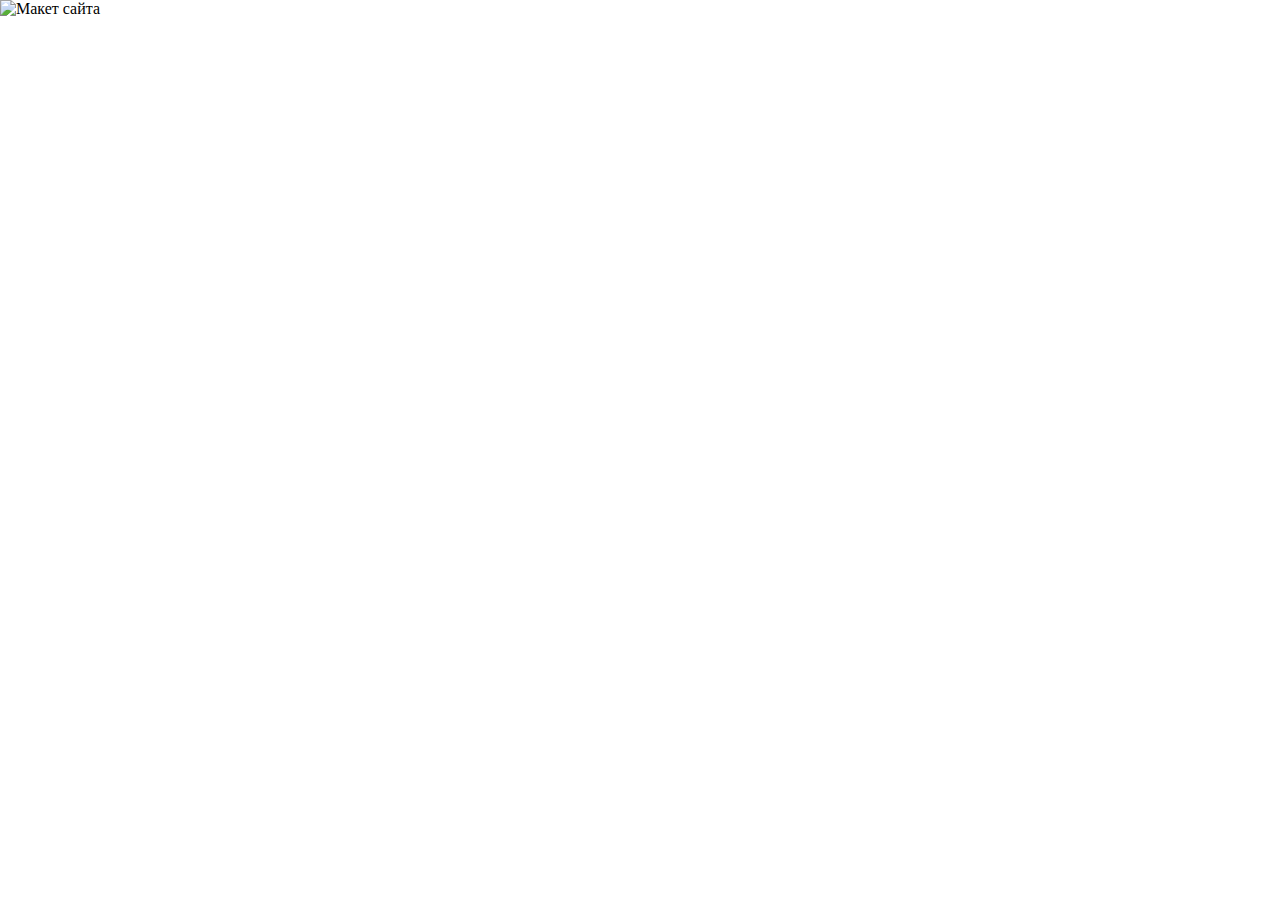
==== askonasleep/index.html @ 6aaee783 "first commit" ====
<!DOCTYPE html>
<html lang="ru">
<head>
    <meta charset="UTF-8">
    <meta name="viewport" content="width=device-width, initial-scale=1.0">
    <title>Askona Sleep</title>
    <style>
        body, html {
            margin: 0;
            padding: 0;
            height: 100%;
            
        }
        img {
            max-width: 100%;
            height: auto;
            display: block;
        }
    </style>
</head>
<body>
    <img src="askonasleep.jpg" alt="Макет сайта">
</body>
</html>
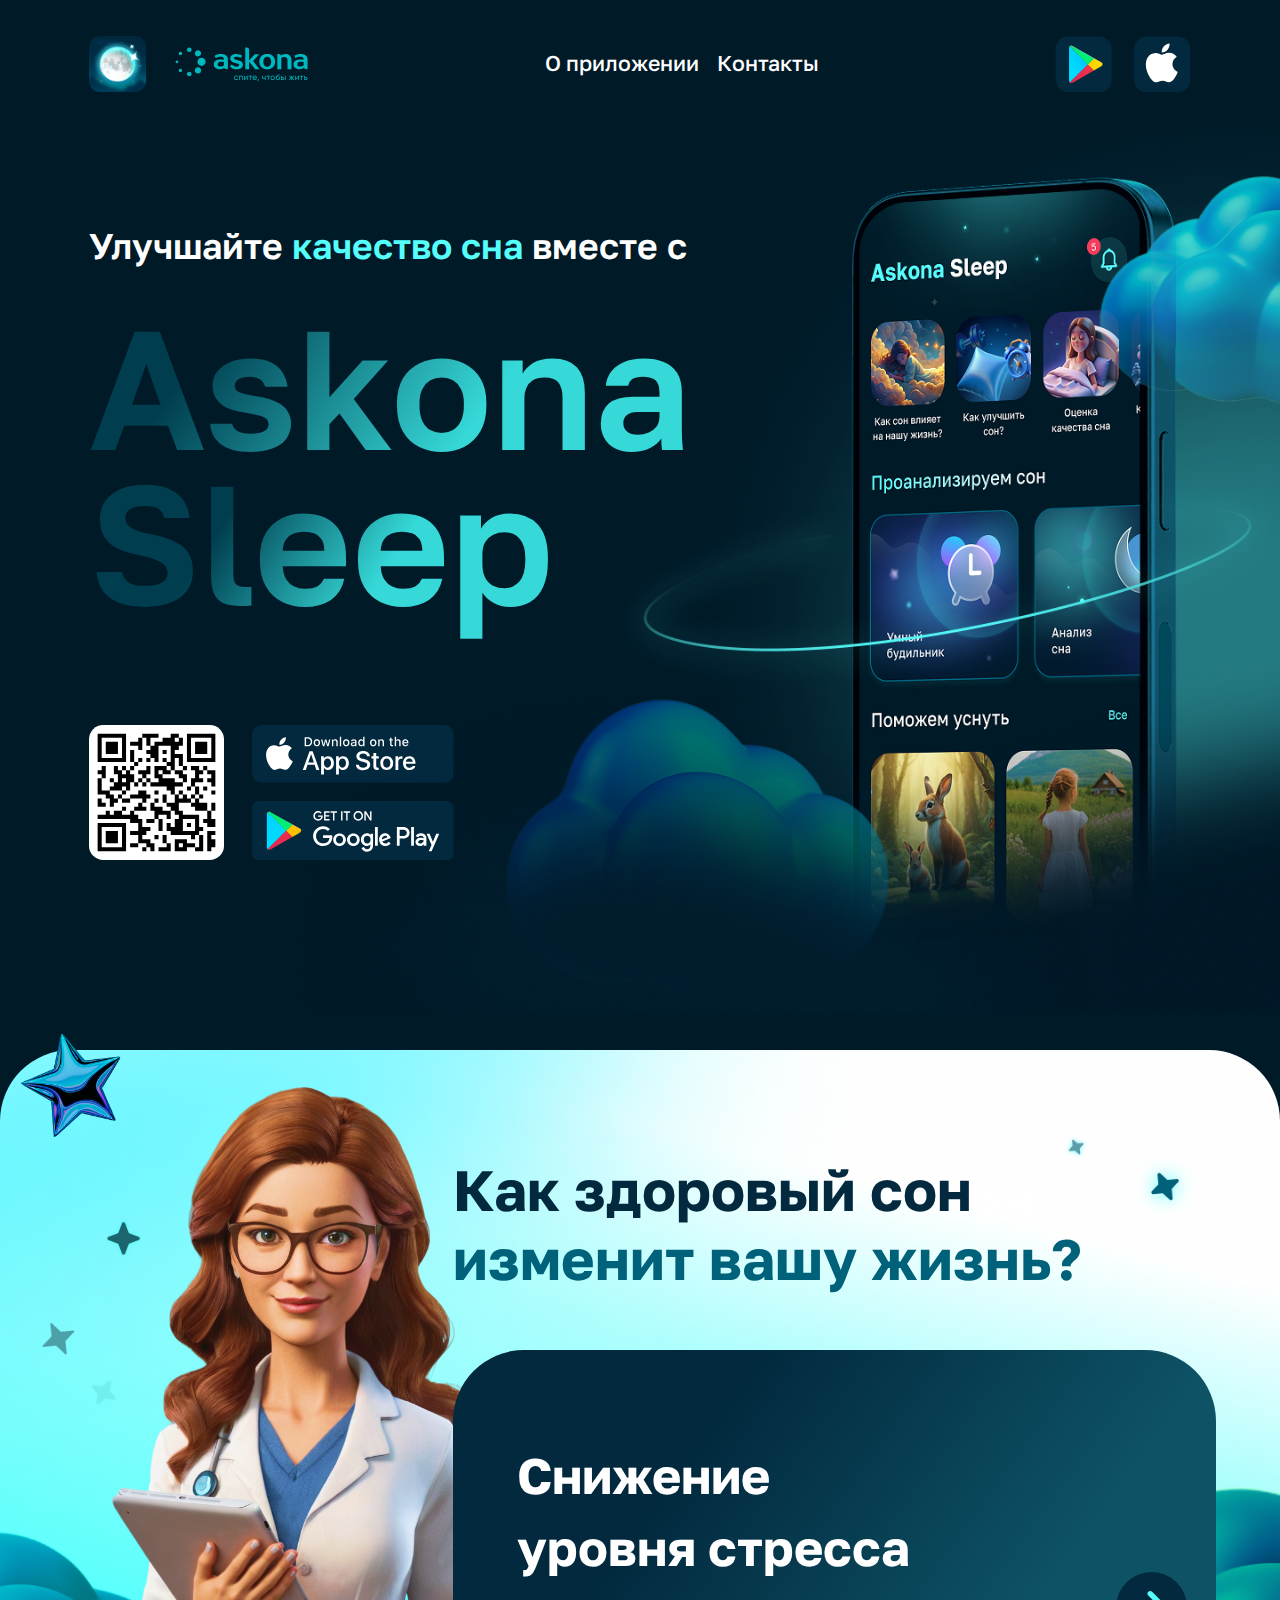
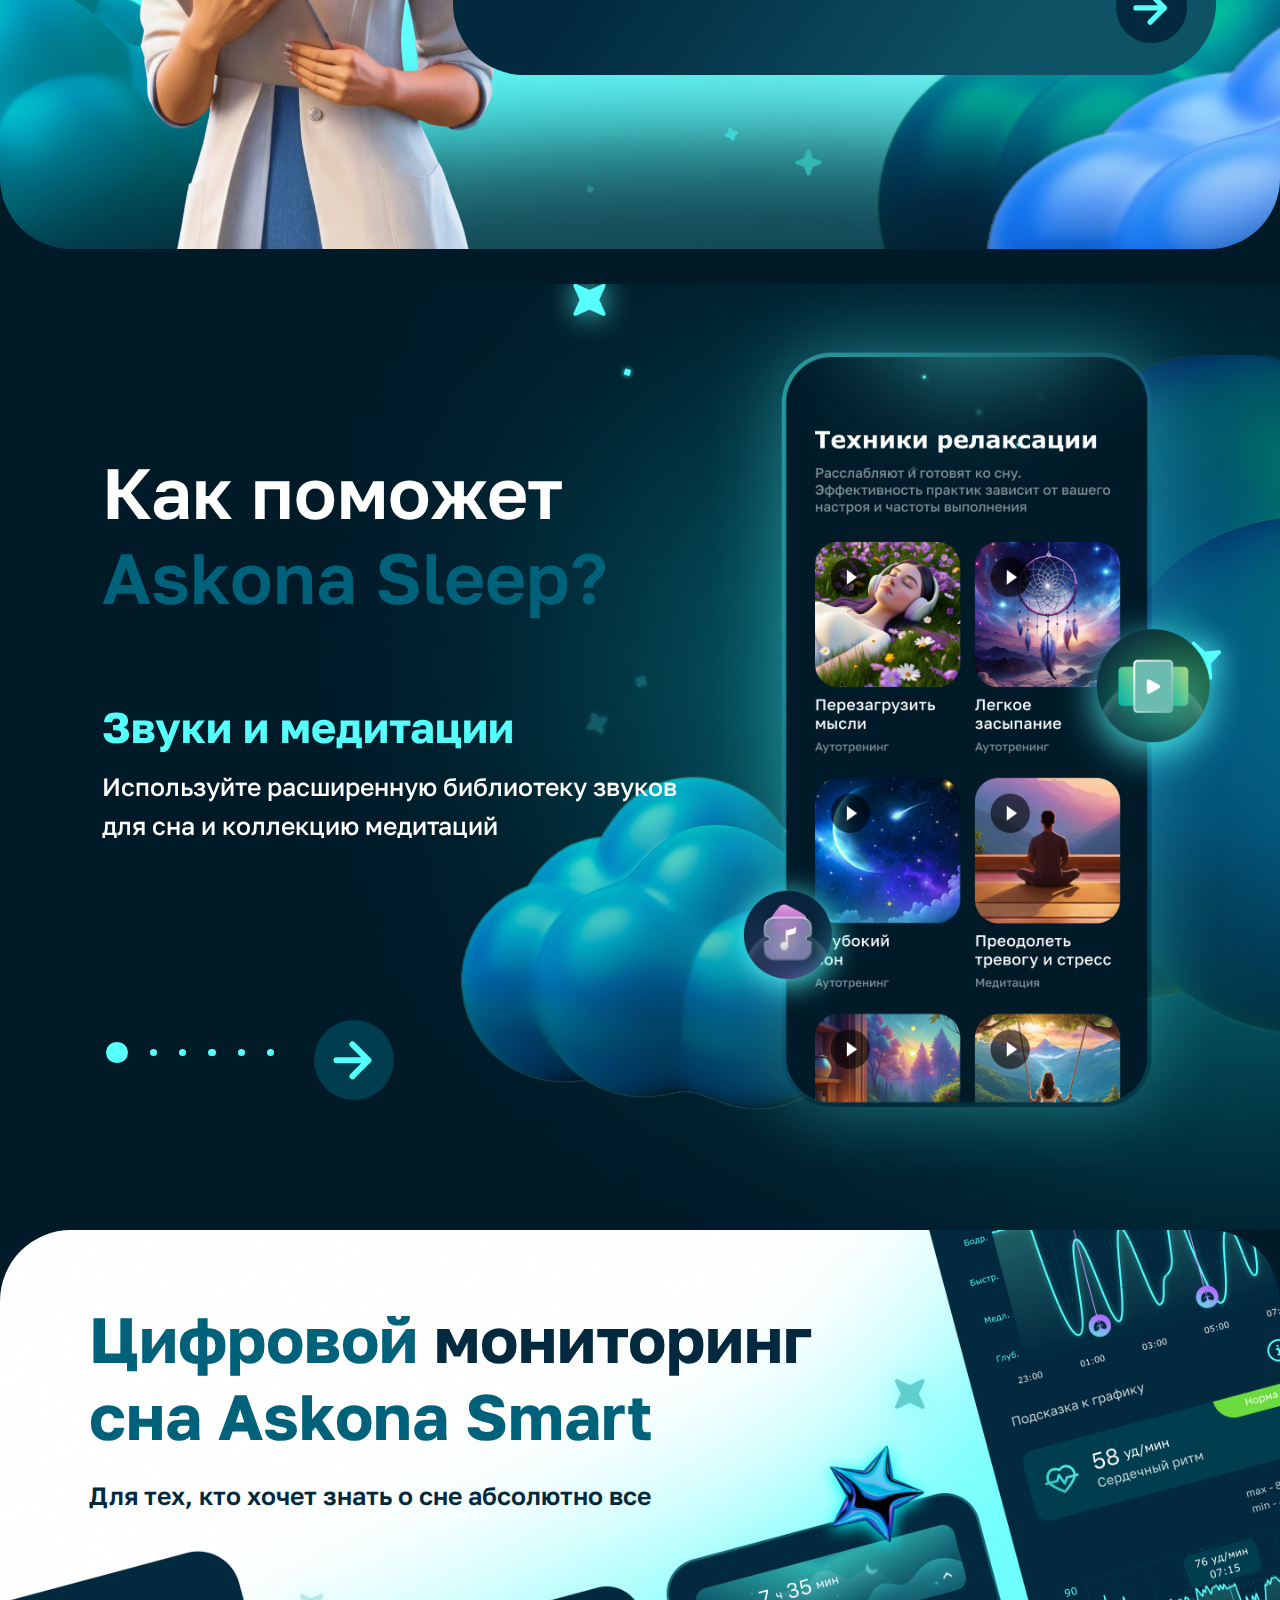
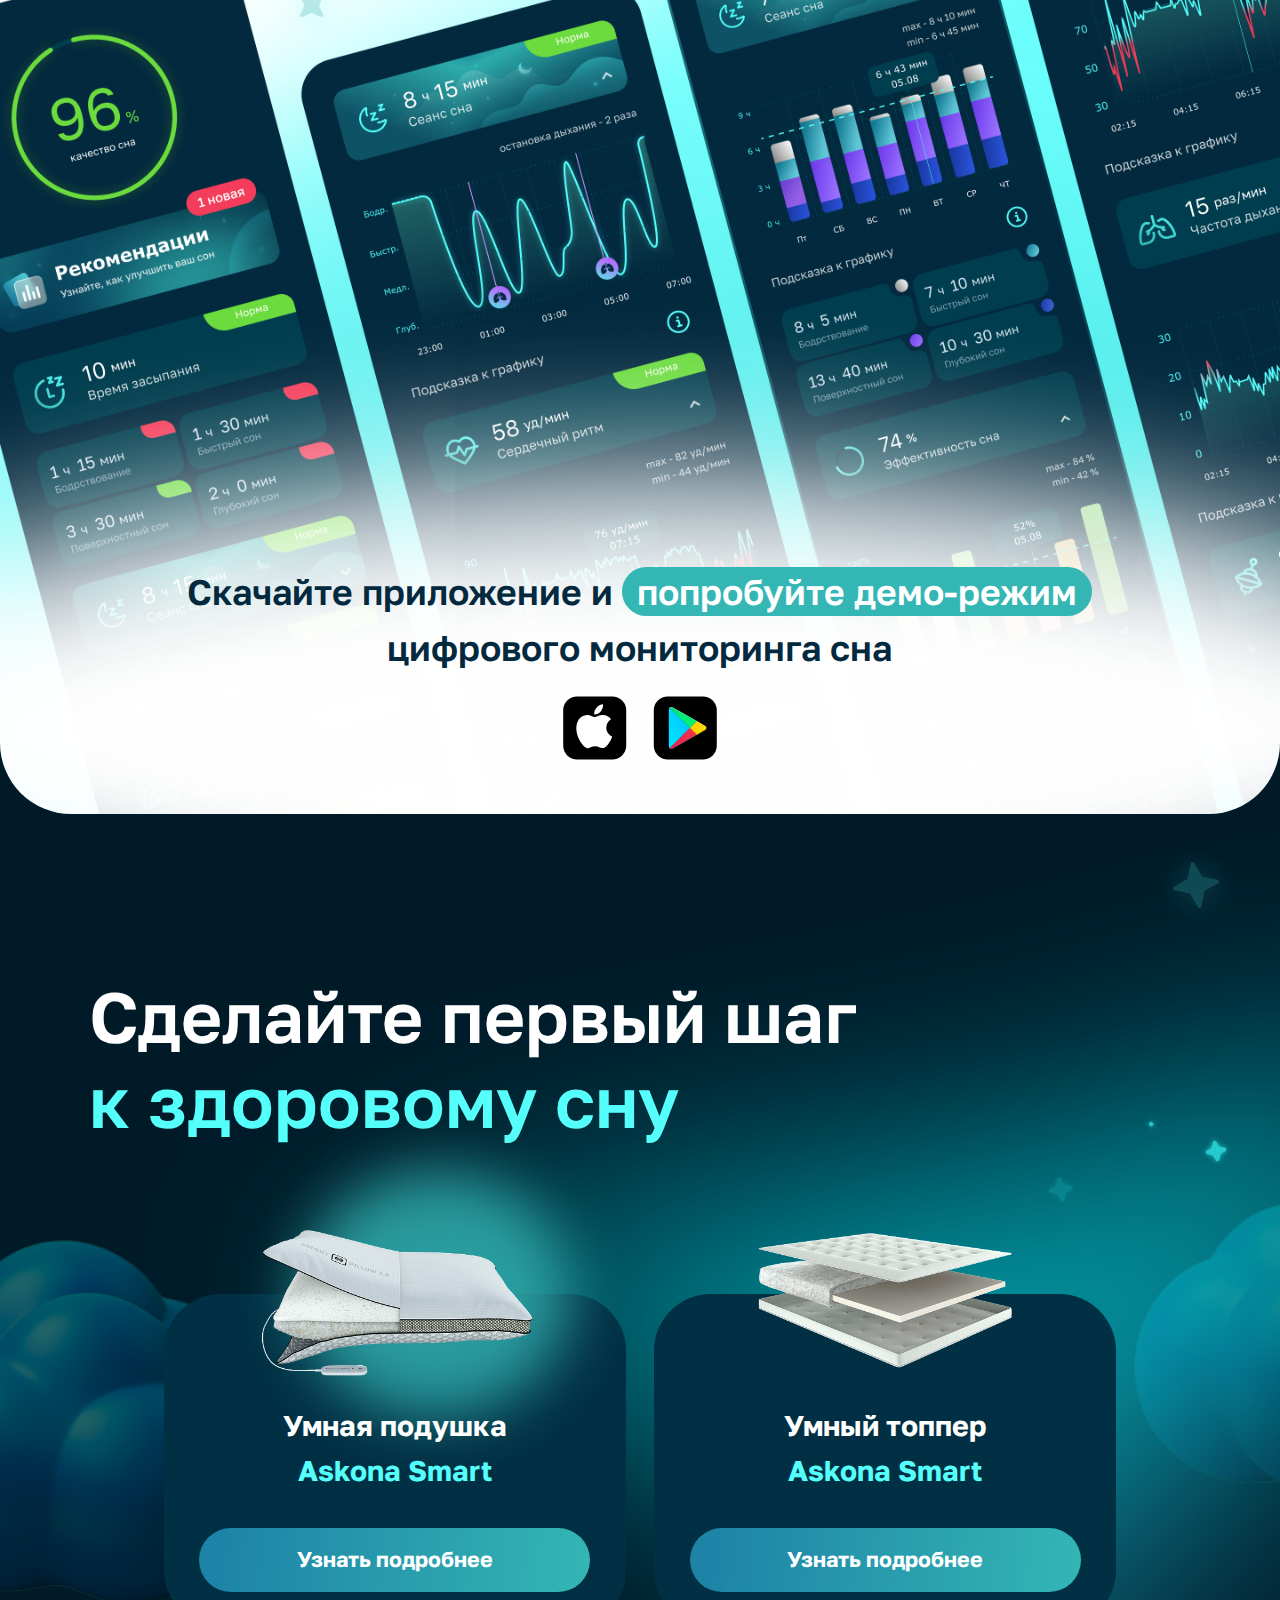
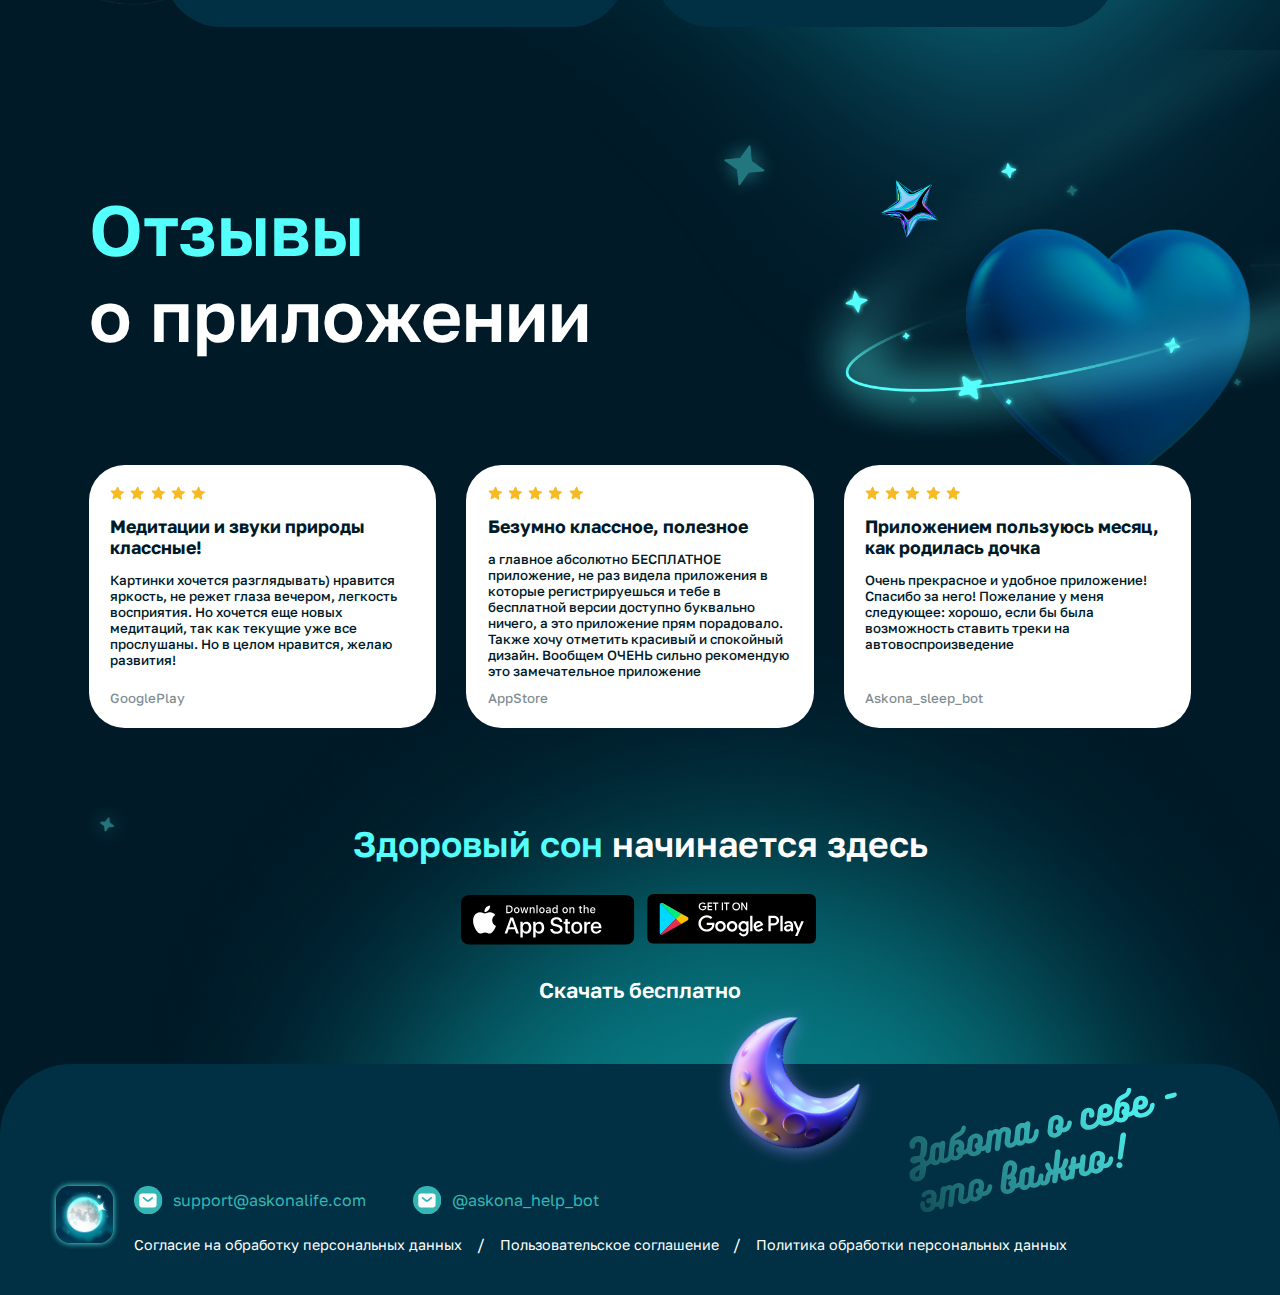
==== commit 8d232256: "init askona" ====
--- a/askonasleep/index.html
+++ b/askonasleep/index.html
@@ -4,21 +4,605 @@
     <meta charset="UTF-8">
     <meta name="viewport" content="width=device-width, initial-scale=1.0">
     <title>Askona Sleep</title>
-    <style>
-        body, html {
-            margin: 0;
-            padding: 0;
-            height: 100%;
-            
-        }
-        img {
-            max-width: 100%;
-            height: auto;
-            display: block;
-        }
-    </style>
+    <link href="https://fonts.googleapis.com/css2?family=Golos+Text:wght@400;500;600&display=swap" rel="stylesheet">
+    <link rel="stylesheet" href="https://cdn.jsdelivr.net/npm/swiper@11/swiper-bundle.min.css"/>
+    <link rel="stylesheet" href="css/styles.css">
+    <link rel="icon" type="image/png" href="img/icon_app.png">
+
 </head>
 <body>
-    <img src="askonasleep.jpg" alt="Макет сайта">
+<header class="header">
+    <div class="header__container container">
+        <div class="header__logos">
+            <img class="logo__icon" src="img/icon_app.png" alt="">
+            <img class="logo__askona" src="img/logo.svg" alt="">
+        </div>
+
+        <nav class="header__nav">
+            <ul class="nav">
+                <li class="nav__item"><a href="#about" class="nav__link">О приложении</a></li>
+                <li class="nav__item"><a href="#contacts" class="nav__link">Контакты</a></li>
+            </ul>
+        </nav>
+        <div class="header__apps">
+            <a href="https://redirect.appmetrica.yandex.com/serve/461579091137560118" class="header__app-link">
+                <svg class="header__google" width="64" height="64">
+                    <use xlink:href="img/icons.svg#google-play-icon"></use>
+                </svg>
+            </a>
+
+            <a href="https://redirect.appmetrica.yandex.com/serve/677751874006365084" class="header__app-link">
+                <svg class="header__google" width="64" height="64">
+                    <use xlink:href="img/icons.svg#app-store-icon"></use>
+                </svg>
+            </a>
+        </div>
+    </div>
+</header>
+
+
+<main class="main">
+    <section class="hero">
+        <div class="hero__container container">
+            <div class="hero__suptitle">Улучшайте <span class="highlight-dark">качество сна</span> вместе c</div>
+            <h1 class="hero__title"><span class="hero__title--askona">Askona</span> <span class="hero__title--sleep">Sleep</span>
+            </h1>
+            <div class="hero__links">
+                <div class="hero__qrcode"><img src="img/qrcode.svg" alt="Скачать приложение"></div>
+                <div class="hero__stores">
+                    <div class="hero__store">
+                        <a href="https://redirect.appmetrica.yandex.com/serve/677751874006365084"
+                           class="hero__store-link"
+                           title="Перейти в AppStore">
+                            <svg class="hero__appstore-image" width="227" height="65">
+                                <use xlink:href="img/icons.svg#app-store"></use>
+                            </svg>
+
+                        </a>
+                    </div>
+                    <div class="hero__store">
+                        <a href="https://redirect.appmetrica.yandex.com/serve/461579091137560118"
+                           class="hero__store-link"
+                           title="Перейти в GooglePlay">
+                            <svg class="hero__googleplay-image" width="227" height="67">
+                                <use xlink:href="img/icons.svg#google-play"></use>
+                            </svg>
+                        </a>
+                    </div>
+
+                </div>
+            </div>
+
+            <!--<img class="hero__phone" src="img/phone_hero.png" alt="">-->
+
+        </div>
+    </section>
+
+    <section class="dream">
+        <div class="dream__container">
+            <div class="dream__title">Как здоровый сон <br><span class="highlight-light">изменит вашу жизнь?</span>
+            </div>
+            <div class="dream__slider swiper-container js-dream-slider">
+                <div class="dream__slider-list swiper-wrapper">
+                    <div class="dream__slider-item swiper-slide">Снижение<br> уровня стресса</div>
+                    <div class="dream__slider-item swiper-slide">Здоровый цвет лица, сияющая кожа</div>
+                    <div class="dream__slider-item swiper-slide">Восстановление всего организма</div>
+                    <div class="dream__slider-item swiper-slide">Ясный ум и легкость <br>в общении</div>
+                    <div class="dream__slider-item swiper-slide">Энергия утром <br>и в течение всего дня</div>
+                    <div class="dream__slider-item swiper-slide">Позитивный <br>и счастливый настрой</div>
+                </div>
+                <div class="dream__slider-arrow">
+                    <svg class="dream__slider-arrow-image" width="80" height="80">
+                        <use xlink:href="img/icons.svg#arrow-left"></use>
+                    </svg>
+                </div>
+            </div>
+
+            <img src="img/dream_cloud_1.png" alt="" class="dream__cloud-1">
+            <img src="img/cloud.png" alt="" class="dream__cloud-2">
+            <img src="img/doctor.png" alt="" class="doctor">
+
+        </div>
+        <img src="img/star.png" alt="" class="dream__star">
+    </section>
+
+    <section class="features">
+        <div class="features__container container">
+            <h2 class="features__title">Как поможет <br><span class="highlight-light">Askona Sleep?</span></h2>
+            <div class="features__slider swiper-container js-features-slider">
+                <div class="swiper-wrapper">
+
+                    <div class="swiper-slide">
+                        <div class="features__slider-item ">
+                            <div class="features__left">
+                                <div class="features__slider-title">Звуки и медитации</div>
+                                <div class="features__slider-description">Используйте расширенную библиотеку звуков для
+                                    сна и
+                                    коллекцию медитаций
+                                </div>
+                            </div>
+                            <div class="features__right">
+                                <img src="img/features/slide1.png" alt="" class="features__phone">
+                            </div>
+
+                        </div>
+                    </div>
+
+                    <div class="swiper-slide">
+                        <div class="features__slider-item">
+                            <div class="features__left">
+                                <div class="features__slider-title">Анализ вашего состояния</div>
+                                <div class="features__slider-description">Определите ваше состояние сна, уровень
+                                    стресса, счастья, тревоги и усталости
+                                </div>
+                            </div>
+                            <div class="features__right">
+                                <img src="img/features/slide2.png" alt="" class="features__phone">
+                            </div>
+
+                        </div>
+                    </div>
+                    <div class="swiper-slide">
+                        <div class="features__slider-item">
+                            <div class="features__left">
+                                <div class="features__slider-title">Отдых и рефлексия</div>
+                                <div class="features__slider-description">Рефлексируйте и отдыхайте,
+трактуя свои сны в AI соннике
+                                </div>
+                            </div>
+                            <div class="features__right">
+                                <img src="img/features/slide3.png" alt="" class="features__phone">
+                            </div>
+
+                        </div>
+                    </div>
+                    <div class="swiper-slide">
+                        <div class="features__slider-item">
+                            <div class="features__left">
+                                <div class="features__slider-title">Экспертиза врачей</div>
+                                <div class="features__slider-description">Изучайте полезные материалы в блоге, подготовленные ведущими врачами
+                                </div>
+                            </div>
+                            <div class="features__right">
+                                <img src="img/features/slide4.png" alt="" class="features__phone">
+                            </div>
+
+                        </div>
+                    </div>
+
+                    <div class="swiper-slide">
+                        <div class="features__slider-item">
+                            <div class="features__left">
+                                <div class="features__slider-title">Цифровой мониторинг</div>
+                                <div class="features__slider-description">Следите за своим сном и основными показателями здоровья в цифрах
+                                </div>
+                            </div>
+                            <div class="features__right">
+                                <img src="img/features/slide5.png" alt="" class="features__phone">
+                            </div>
+
+                        </div>
+                    </div>
+                    <div class="swiper-slide">
+                        <div class="features__slider-item">
+                            <div class="features__left">
+                                <div class="features__slider-title">Консультации AI-наставника по сну</div>
+                                <div class="features__slider-description">Задавайте свои вопросы AI-доктору, обученному опытными врачами
+                                </div>
+                            </div>
+                            <div class="features__right">
+                                <img src="img/features/slide6.png" alt="" class="features__phone">
+                            </div>
+
+                        </div>
+                    </div>
+
+                </div>
+                <div class="features__slider-controls">
+                    <div class="features__swiper-pagination"></div>
+                    <div class="features__swiper-button-next">
+                        <svg class="features__slider-arrow-image" width="80" height="80">
+                            <use xlink:href="img/icons.svg#arrow-left"></use>
+                        </svg>
+                    </div>
+                </div>
+
+            </div>
+        </div>
+    </section>
+
+    <section class="monitoring">
+        <div class="monitoring__container container">
+            <h2 class="monitoring__title title"><span class="highlight-light">Цифровой</span> мониторинг <span
+                    class="highlight-light">сна Askona Smart</span></h2>
+            <div class="monitoring__subtitle">Для тех, кто хочет знать о сне абсолютно все</div>
+            <div class="monitoring__cta">
+                <div class="monitoring__cta-text">Скачайте приложение и <span>попробуйте демо-режим</span> цифрового
+                    мониторинга сна
+                </div>
+                <div class="monitoring__apps">
+                    <a href="https://redirect.appmetrica.yandex.com/serve/677751874006365084"
+                       class="monitoring__app-link">
+                        <svg class="monitoring__app-icon monitoring__google" width="64" height="64">
+                            <use xlink:href="img/icons.svg#app-store-icon"></use>
+                        </svg>
+                    </a>
+                    <a href="https://redirect.appmetrica.yandex.com/serve/461579091137560118"
+                       class="monitoring__app-link">
+                        <svg class="monitoring__app-icon monitoring__google" width="64" height="64">
+                            <use xlink:href="img/icons.svg#google-play-icon"></use>
+                        </svg>
+                    </a>
+                </div>
+
+            </div>
+
+        </div>
+    </section>
+
+    <section class="products">
+        <div class="products__container container">
+            <h2 class="products__title title">Сделайте первый шаг <br><span
+                    class="highlight-dark">к здоровому сну</span></h2>
+            <div class="products__list">
+                <div class="product">
+                    <div class="product__bg-oval"></div>
+                    <img class="product__img" src="img/products/pillow.png" alt="">
+                    <div class="product__title">
+                        Умная подушка <br><span class="highlight-dark">Askona Smart</span></div>
+                    <div class="product__button">
+                        <a href="https://www.askona.ru/podushki/podushka-smart-pillow-comfort-5-0.htm?utm_source=sleep_app&utm_medium=referral&utm_campaign=smart_pillow_comfort_5_pdp"
+                           target="_blank">Узнать подробнее</a>
+                    </div>
+                </div>
+
+                <div class="product">
+                    <div class="product__svechenie"></div>
+                    <img class="product__img" src="img/products/topper.png" alt="">
+                    <div class="product__title">
+                        Умный топпер <br><span class="highlight-dark">Askona Smart</span></div>
+                    <div class="product__button">Узнать подробнее</div>
+                </div>
+
+            </div>
+
+        </div>
+        <img src="img/svechenie.svg" alt="" class="products__svechenie">
+    </section>
+    <section class="reviews">
+        <div class="reviews__container container">
+            <h2 class="reviews__title title"><span class="highlight-dark">Отзывы</span> <br>о приложении</h2>
+            <div class="reviews__slider js-review-slider">
+                <div class="reviews__swiper-wrapper swiper-wrapper">
+                    <div class="review swiper-slide">
+                        <div class="review__rating">
+                            <svg>
+                                <use xlink:href="img/icons.svg#star"></use>
+                            </svg>
+                            <svg>
+                                <use xlink:href="img/icons.svg#star"></use>
+                            </svg>
+                            <svg>
+                                <use xlink:href="img/icons.svg#star"></use>
+                            </svg>
+                            <svg>
+                                <use xlink:href="img/icons.svg#star"></use>
+                            </svg>
+                            <svg>
+                                <use xlink:href="img/icons.svg#star"></use>
+                            </svg>
+                        </div>
+                        <div class="review__title">Медитации и звуки природы классные!</div>
+                        <div class="review__body">Картинки хочется разглядывать) нравится яркость, не режет глаза
+                            вечером, легкость восприятия. Но хочется еще новых медитаций, так как текущие уже все
+                            прослушаны. Но в целом нравится, желаю развития!
+                        </div>
+                        <div class="review__source">GooglePlay</div>
+                    </div>
+
+                    <div class="review swiper-slide">
+                        <div class="review__rating">
+                            <svg>
+                                <use xlink:href="img/icons.svg#star"></use>
+                            </svg>
+                            <svg>
+                                <use xlink:href="img/icons.svg#star"></use>
+                            </svg>
+                            <svg>
+                                <use xlink:href="img/icons.svg#star"></use>
+                            </svg>
+                            <svg>
+                                <use xlink:href="img/icons.svg#star"></use>
+                            </svg>
+                            <svg>
+                                <use xlink:href="img/icons.svg#star"></use>
+                            </svg>
+                        </div>
+                        <div class="review__title">Безумно классное, полезное</div>
+                        <div class="review__body">а главное абсолютно БЕСПЛАТНОЕ приложение, не раз видела приложения в
+                            которые регистрируешься и тебе в бесплатной версии доступно буквально ничего, а это
+                            приложение прям порадовало. Также хочу отметить красивый и спокойный дизайн. Вообщем ОЧЕНЬ
+                            сильно рекомендую это замечательное приложение
+                        </div>
+                        <div class="review__source">AppStore</div>
+                    </div>
+
+                    <div class="review swiper-slide">
+                        <div class="review__rating">
+                            <svg>
+                                <use xlink:href="img/icons.svg#star"></use>
+                            </svg>
+                            <svg>
+                                <use xlink:href="img/icons.svg#star"></use>
+                            </svg>
+                            <svg>
+                                <use xlink:href="img/icons.svg#star"></use>
+                            </svg>
+                            <svg>
+                                <use xlink:href="img/icons.svg#star"></use>
+                            </svg>
+                            <svg>
+                                <use xlink:href="img/icons.svg#star"></use>
+                            </svg>
+                        </div>
+                        <div class="review__title">Приложением пользуюсь месяц, как родилась дочка</div>
+                        <div class="review__body">Очень прекрасное и удобное приложение! Спасибо за него! Пожелание у
+                            меня следующее: хорошо, если бы была возможность ставить треки на автовоспроизведение
+                        </div>
+                        <div class="review__source">Askona_sleep_bot</div>
+                    </div>
+                    <div class="review swiper-slide">
+                        <div class="review__rating">
+                            <svg>
+                                <use xlink:href="img/icons.svg#star"></use>
+                            </svg>
+                            <svg>
+                                <use xlink:href="img/icons.svg#star"></use>
+                            </svg>
+                            <svg>
+                                <use xlink:href="img/icons.svg#star"></use>
+                            </svg>
+                            <svg>
+                                <use xlink:href="img/icons.svg#star"></use>
+                            </svg>
+                            <svg>
+                                <use xlink:href="img/icons.svg#star"></use>
+                            </svg>
+                        </div>
+                        <div class="review__title">Достойное приложение</div>
+                        <div class="review__body">Контроль сна - мне казалось, что это будущее. Но с этим приложением -
+                            настоящее. Перед сном им пользуюсь и хорошо отдыхаю всю ночь. Дизайн классный, звуки
+                            успокаивают, медитации на высшем уровне. Пользуюсь дальше!
+                        </div>
+                        <div class="review__source">AppStore</div>
+                    </div>
+
+                    <div class="review swiper-slide">
+                        <div class="review__rating">
+                            <svg>
+                                <use xlink:href="img/icons.svg#star"></use>
+                            </svg>
+                            <svg>
+                                <use xlink:href="img/icons.svg#star"></use>
+                            </svg>
+                            <svg>
+                                <use xlink:href="img/icons.svg#star"></use>
+                            </svg>
+                            <svg>
+                                <use xlink:href="img/icons.svg#star"></use>
+                            </svg>
+                            <svg>
+                                <use xlink:href="img/icons.svg#star"></use>
+                            </svg>
+                        </div>
+                        <div class="review__title">Очень хорошие звуки природы,медитации</div>
+                        <div class="review__body">5 звезд! за такое хорошее приложение!)
+                        </div>
+                        <div class="review__source">GooglePLay</div>
+                    </div>
+
+                    <div class="review swiper-slide">
+                        <div class="review__rating">
+                            <svg>
+                                <use xlink:href="img/icons.svg#star"></use>
+                            </svg>
+                            <svg>
+                                <use xlink:href="img/icons.svg#star"></use>
+                            </svg>
+                            <svg>
+                                <use xlink:href="img/icons.svg#star"></use>
+                            </svg>
+                            <svg>
+                                <use xlink:href="img/icons.svg#star"></use>
+                            </svg>
+                            <svg>
+                                <use xlink:href="img/icons.svg#star"></use>
+                            </svg>
+                        </div>
+                        <div class="review__title">Приложение отличное</div>
+                        <div class="review__body">Спасибо, что не рекламы. 👍
+                            Музыка действительно помогает расслабиться. Мне очень понравилось 😊
+                        </div>
+                        <div class="review__source">GooglePLay</div>
+                    </div>
+
+                    <div class="review swiper-slide">
+                        <div class="review__rating">
+                            <svg>
+                                <use xlink:href="img/icons.svg#star"></use>
+                            </svg>
+                            <svg>
+                                <use xlink:href="img/icons.svg#star"></use>
+                            </svg>
+                            <svg>
+                                <use xlink:href="img/icons.svg#star"></use>
+                            </svg>
+                            <svg>
+                                <use xlink:href="img/icons.svg#star"></use>
+                            </svg>
+                            <svg>
+                                <use xlink:href="img/icons.svg#star"></use>
+                            </svg>
+                        </div>
+                        <div class="review__title">Приложение шикарное</div>
+                        <div class="review__body">там можно узнать, что означают твои сны!!!
+                        </div>
+                        <div class="review__source">GooglePLay</div>
+                    </div>
+
+                    <div class="review swiper-slide">
+                        <div class="review__rating">
+                            <svg>
+                                <use xlink:href="img/icons.svg#star"></use>
+                            </svg>
+                            <svg>
+                                <use xlink:href="img/icons.svg#star"></use>
+                            </svg>
+                            <svg>
+                                <use xlink:href="img/icons.svg#star"></use>
+                            </svg>
+                            <svg>
+                                <use xlink:href="img/icons.svg#star"></use>
+                            </svg>
+                            <svg>
+                                <use xlink:href="img/icons.svg#star"></use>
+                            </svg>
+                        </div>
+                        <div class="review__title">10/10 🔥</div>
+                        <div class="review__body">Благодаря этому приложению я стала нормально спать, и мне даже сны
+                            снятся, очень классно то, что там есть еще много видов сонника, и выбора песен у него много,
+                            да еще и всё беслпатно,
+                            и еше очень много плюсов
+                        </div>
+                        <div class="review__source">AppStore</div>
+                    </div>
+
+                    <div class="review swiper-slide">
+                        <div class="review__rating">
+                            <svg>
+                                <use xlink:href="img/icons.svg#star"></use>
+                            </svg>
+                            <svg>
+                                <use xlink:href="img/icons.svg#star"></use>
+                            </svg>
+                            <svg>
+                                <use xlink:href="img/icons.svg#star"></use>
+                            </svg>
+                            <svg>
+                                <use xlink:href="img/icons.svg#star"></use>
+                            </svg>
+                            <svg>
+                                <use xlink:href="img/icons.svg#star"></use>
+                            </svg>
+                        </div>
+                        <div class="review__title">Хорошее приложение</div>
+                        <div class="review__body">есть медитации, что помогает снять стресс и можно следить за качеством
+                            своего сна
+                        </div>
+                        <div class="review__source">GooglePLay</div>
+                    </div>
+
+                    <div class="review swiper-slide">
+                        <div class="review__rating">
+                            <svg>
+                                <use xlink:href="img/icons.svg#star"></use>
+                            </svg>
+                            <svg>
+                                <use xlink:href="img/icons.svg#star"></use>
+                            </svg>
+                            <svg>
+                                <use xlink:href="img/icons.svg#star"></use>
+                            </svg>
+                            <svg>
+                                <use xlink:href="img/icons.svg#star"></use>
+                            </svg>
+                            <svg>
+                                <use xlink:href="img/icons.svg#star"></use>
+                            </svg>
+                        </div>
+                        <div class="review__title">Обновление</div>
+                        <div class="review__body">После обновления приложения теперь не только управляю ерго с
+                            приложения, но и делаю периодически анализ стресса. удобненько,
+                            что все в одно месте
+                        </div>
+                        <div class="review__source">GooglePLay</div>
+                    </div>
+
+
+                </div>
+
+            </div>
+
+
+        </div>
+
+        <div class="reviews__heart"></div>
+    </section>
+
+    <section class="cta">
+        <div class="cta__container container">
+
+            <h2 class="cta__title title"><span class="highlight-dark">Здоровый сон</span> начинается здесь</h2>
+
+            <div class="cta__apps">
+                <a href="https://redirect.appmetrica.yandex.com/serve/677751874006365084" class="cta__app-link">
+                    <svg class="cta__apple">
+                        <use xlink:href="img/icons.svg#app-store"></use>
+                    </svg>
+                </a>
+
+                <a href="https://redirect.appmetrica.yandex.com/serve/461579091137560118" class="cta__app-link">
+                    <svg class="cta__google">
+                        <use xlink:href="img/icons.svg#google-play"></use>
+                    </svg>
+                </a>
+
+
+            </div>
+            <div class="cta__text">Скачать бесплатно</div>
+
+        </div>
+    </section>
+
+</main>
+<div class="light-bottom"></div>
+
+<footer class="footer">
+    <div class="footer__container container">
+        <div class="footer__left">
+            <img class="footer__logo" src="img/icon_app.png" alt="">
+        </div>
+
+        <div class="footer__right">
+            <div class="footer__contacts">
+                <a href="mailto:support@askonalife.com" class="footer__contact-link" target="_blank">
+                    <svg class="footer__icon">
+                        <use xlink:href="img/icons.svg#icon-mail"></use>
+                    </svg>
+                    support@askonalife.com</a>
+                <a href="https://t.me/askona_help_bot" class="footer__contact-link" target="_blank">
+                    <svg class="footer__icon">
+                        <use xlink:href="img/icons.svg#icon-mail"></use>
+                    </svg>
+                    @askona_help_bot</a>
+            </div>
+            <div class="footer__legal">
+                <ul class="footer__menu">
+                    <li><a href="https://www.askona.ru/upload/medialibrary/2c0/2c03c9be2452829342cda383aaa69573.pdf"
+                           class="footer__menu-link" target="_blank">Согласие на обработку персональных данных</a></li>
+                    <li><a href="https://www.askona.ru/upload/medialibrary/35e/35e5659a4b7bab0f2ff4f50e24024b2f.pdf"
+                           class="footer__menu-link" target="_blank">Пользовательское соглашение</a></li>
+                    <li><a href="https://www.askona.ru/upload/medialibrary/a7c/a7cf0a1a571a0d1ac889b541e9d16d82.pdf"
+                           class="footer__menu-link" target="_blank">Политика обработки персональных данных</a></li>
+                </ul>
+            </div>
+        </div>
+    </div>
+    <div class="footer__moon"><img class="footer__moon-image" src="img/moon.png" alt=""></div>
+    <img src="img/slogan.svg" alt="Забота о себе" class="footer__slogan">
+
+</footer>
+<script src="https://cdn.jsdelivr.net/npm/swiper@11/swiper-bundle.min.js"></script>
+<script src="js/main.js"></script>
 </body>
 </html>--- a/askonasleep/css/styles.css
+++ b/askonasleep/css/styles.css
@@ -0,0 +1,955 @@
+@charset "UTF-8";
+/* Reset and base styles  */
+* {
+  padding: 0px;
+  margin: 0px;
+  border: none;
+}
+
+*,
+*::before,
+*::after {
+  box-sizing: border-box;
+}
+
+/* Links */
+a, a:link, a:visited {
+  text-decoration: none;
+}
+
+a:hover {
+  text-decoration: none;
+}
+
+/* Common */
+aside, nav, footer, header, section, main {
+  display: block;
+}
+
+h1, h2, h3, h4, h5, h6, p {
+  font-size: inherit;
+  font-weight: inherit;
+}
+
+ul, ul li {
+  list-style: none;
+}
+
+img {
+  vertical-align: top;
+}
+
+img, svg {
+  max-width: 100%;
+  height: auto;
+}
+
+address {
+  font-style: normal;
+}
+
+/* Form */
+input, textarea, button, select {
+  font-family: inherit;
+  font-size: inherit;
+  color: inherit;
+  background-color: transparent;
+}
+
+input::-ms-clear {
+  display: none;
+}
+
+button, input[type=submit] {
+  display: inline-block;
+  box-shadow: none;
+  background-color: transparent;
+  background: none;
+  cursor: pointer;
+}
+
+input:focus, input:active,
+button:focus, button:active {
+  outline: none;
+}
+
+button::-moz-focus-inner {
+  padding: 0;
+  border: 0;
+}
+
+label {
+  cursor: pointer;
+}
+
+legend {
+  display: block;
+}
+
+input[type=file] {
+  max-width: 100%;
+}
+
+svg {
+  shape-rendering: geometricPrecision;
+  fill-rule: evenodd;
+}
+
+:root {
+  --primary-color: #02293e;
+  --secondary-color: #666;
+  --link-color: #34B6B4;
+  --link-hover-color: #55FFFC;
+  --background-color: #001A28;
+  --hover-color: #00617A;
+  --footer-background: #012F43;
+  --slider-arrow: #003D4E;
+}
+
+body {
+  font-family: "Golos Text", sans-serif;
+  color: #02293e;
+  margin: 0;
+  padding: 0;
+  background: #001A28;
+  position: relative;
+}
+
+a {
+  text-decoration: none;
+  color: var(--link-color);
+}
+a:hover {
+  color: var(--link-hover-color);
+}
+
+section {
+  margin-bottom: 2.7777777778vw;
+}
+
+.container {
+  max-width: 88.1944444444vw;
+  margin: 0 auto;
+  padding: 0 1.0416666667vw;
+}
+
+.main {
+  padding: 0;
+  z-index: 2;
+  position: relative;
+}
+
+.highlight-dark {
+  color: #55FFFC;
+}
+
+.highlight-light {
+  color: #00617A;
+}
+
+.bg-oval {
+  position: absolute;
+  background: #34B6B4;
+  border-radius: 50%; /* Делаем элемент круглым/овальным */
+  opacity: 0.8;
+  filter: blur(30px);
+}
+
+.hero {
+  padding: 7.9166666667vw 0 12.0138888889vw 0;
+  background: url("../img/hero_pic.png");
+  background-position: right bottom;
+  background-repeat: no-repeat;
+  background-size: 77.1527777778vw 71.1111111111vw;
+}
+.hero__title {
+  font-weight: 600;
+  font-size: 13.1944444444vw;
+  line-height: 12.1527777778vw;
+  letter-spacing: 0;
+  margin: 1.6666666667vw 0 8.3333333333vw 0;
+}
+.hero__title--askona, .hero__title--sleep {
+  -webkit-background-clip: text;
+  background-clip: text;
+  color: transparent;
+}
+.hero__title--askona {
+  background-image: linear-gradient(124.52deg, #003D4E 20.92%, #36D9D8 65.15%);
+}
+.hero__title--sleep {
+  background-image: linear-gradient(114.19deg, #003D4E 0%, #36D9D8 100%);
+  background-image: linear-gradient(122.62deg, #003D4E 31.4%, #36D9D8 64.09%);
+}
+.hero__suptitle {
+  color: #fff;
+  font-weight: 600;
+  font-size: 2.7777777778vw;
+  letter-spacing: 0;
+  line-height: 6.25vw;
+}
+.hero__links {
+  display: flex;
+  gap: 2.2222222222vw;
+}
+.hero__stores {
+  display: flex;
+  flex-direction: column;
+  gap: 1.3888888889vw;
+}
+.hero__qrcode img {
+  width: 10.5555555556vw;
+  height: 10.5555555556vw;
+}
+.hero__googleplay svg {
+  fill: currentColor;
+}
+.hero__googleplay img {
+  height: 4.4444444444vw;
+}
+.hero__appstore svg {
+  fill: currentColor;
+}
+.hero__appstore img {
+  height: 4.4444444444vw;
+}
+.hero__appstore-image {
+  width: 15.7638888889vw;
+  height: 4.5138888889vw;
+}
+.hero__googleplay-image {
+  width: 15.7638888889vw;
+  height: 4.6527777778vw;
+}
+.hero__phone {
+  width: 25.4166666667vw;
+}
+.hero__store-link {
+  color: var(--primary-color);
+  display: flex;
+}
+.hero__store-link svg {
+  fill: currentColor;
+}
+.hero__store-link:hover {
+  color: var(--hover-color);
+}
+
+.dream {
+  position: relative;
+}
+.dream__container {
+  height: 62.4305555556vw;
+  border-radius: 5.5555555556vw;
+  /*background: linear-gradient(202.49deg, #FFFFFF 21.08%, #B0FFFE 39.34%, #55FFFC 77.48%);*/
+  background: url("../img/bg_dream.png") no-repeat;
+  background-size: cover;
+  overflow: hidden;
+  padding-top: 8.3333333333vw;
+  padding-bottom: 12.5vw;
+  padding-left: 35.4166666667vw;
+  position: relative;
+}
+.dream__title {
+  font-weight: 700;
+  font-size: 4.4444444444vw;
+  line-height: 120%;
+  letter-spacing: 0%;
+  vertical-align: middle;
+  color: #02293E;
+  margin-bottom: 4.4444444444vw;
+}
+.dream__slider {
+  width: 59.5833333333vw;
+  height: 24.7916666667vw;
+  border-radius: 5.5555555556vw;
+  background: linear-gradient(126.04deg, #02293E 30.88%, #0E5265 76.59%);
+  z-index: 100;
+  position: relative;
+  padding: 7.0833333333vw 2.9166666667vw 7.1527777778vw 5vw;
+  overflow: hidden;
+}
+.dream__slider-item {
+  font-weight: 700;
+  font-size: 3.8888888889vw;
+  line-height: 144%;
+  letter-spacing: 0%;
+  color: #fff;
+}
+.dream__slider-arrow {
+  position: absolute;
+  bottom: 2.2222222222vw;
+  right: 2.2222222222vw;
+  cursor: pointer;
+  color: var(--primary-color);
+}
+.dream__slider-arrow:hover {
+  color: var(--hover-color);
+}
+.dream__slider-arrow svg {
+  fill: currentColor;
+}
+.dream__slider-arrow-image {
+  width: 5.5555555556vw;
+  height: 5.5555555556vw;
+}
+.dream__cloud-1 {
+  position: absolute;
+  width: 46.1805555556vw;
+  top: 487px;
+  left: -338px;
+  opacity: 0.6;
+  mix-blend-mode: plus-darker;
+}
+.dream__cloud-2 {
+  position: absolute;
+  width: 954px;
+  height: 685px;
+  top: 413px;
+  left: 915px;
+}
+.dream__star {
+  position: absolute;
+  top: -2.7777777778vw;
+  left: 0.6944444444vw;
+  width: 10.0694444444vw;
+}
+
+.doctor {
+  width: 44.5833333333vw;
+  position: absolute;
+  bottom: 0;
+  left: 1.1805555556vw;
+}
+
+.features {
+  position: relative;
+  background: url(../img/bg_features.png) no-repeat;
+  background-position: right;
+  margin-bottom: 0;
+  padding-bottom: 2.7777777778vw;
+}
+.features__container {
+  max-width: 86.1111111111vw;
+  margin: 0 auto;
+}
+.features__title {
+  font-weight: 600;
+  font-size: 5.5555555556vw;
+  line-height: 120%;
+  letter-spacing: 0%;
+  vertical-align: middle;
+  color: #fff;
+  position: absolute;
+  top: 12.9166666667vw;
+}
+.features__slider-controls {
+  position: absolute;
+  top: 57.5vw;
+  display: flex;
+  align-items: center;
+  z-index: 2;
+  gap: 2.7777777778vw;
+}
+.features__swiper-pagination {
+  position: relative;
+  display: flex;
+  align-items: center;
+  gap: 1.1111111111vw;
+}
+.features .swiper-pagination-bullets {
+  width: auto;
+}
+.features .swiper-pagination-bullet {
+  background: #55FFFC;
+  opacity: 1;
+  width: 0.5555555556vw;
+  height: 0.5555555556vw;
+}
+.features .swiper-pagination-bullet.swiper-pagination-bullet-active {
+  width: 1.6666666667vw;
+  height: 1.6666666667vw;
+}
+.features__swiper-button-next {
+  color: var(--slider-arrow);
+  display: flex;
+}
+.features__swiper-button-next svg {
+  fill: currentColor;
+}
+.features__slider-item {
+  display: flex;
+}
+.features__left {
+  width: 55%;
+}
+.features__right {
+  width: 45%;
+}
+.features__phone {
+  height: 71.1111111111vw;
+  max-width: fit-content;
+}
+.features__slider-title {
+  color: #55FFFC;
+  font-weight: 700;
+  font-size: 3.3333333333vw;
+  line-height: 130%;
+  margin-top: 32.3611111111vw;
+  margin-bottom: 1.1111111111vw;
+}
+.features__slider-description {
+  font-weight: 500;
+  font-size: 1.9444444444vw;
+  line-height: 156%;
+  letter-spacing: 0%;
+  color: #fff;
+}
+
+.monitoring {
+  /*background: linear-gradient(138.6deg, #FFFFFF 39.15%, #55FFFC 90.63%);*/
+  background: url("../img/bg_monitoring.png") no-repeat;
+  background-size: cover;
+  border-radius: 5.5555555556vw;
+  height: 92.5vw;
+  padding-top: 5.5555555556vw;
+  padding-bottom: 3.8888888889vw;
+  position: relative;
+  margin-bottom: 0;
+}
+.monitoring__title {
+  color: var(--primary-color);
+  font-weight: 700;
+  font-size: 5vw;
+  line-height: 120%;
+  letter-spacing: 0;
+  vertical-align: middle;
+  width: 63.125vw;
+  margin-bottom: 1.6666666667vw;
+}
+.monitoring__subtitle {
+  font-weight: 600;
+  font-size: 1.9444444444vw;
+  line-height: 160%;
+  letter-spacing: 0;
+}
+.monitoring__apps {
+  display: flex;
+  justify-content: center;
+  gap: 2.0138888889vw;
+  margin-top: 1.6666666667vw;
+}
+.monitoring__app-icon {
+  width: 5vw;
+  height: 5vw;
+}
+.monitoring__cta {
+  position: absolute;
+  bottom: 3.8888888889vw;
+  width: 73.6805555556vw;
+  left: 0;
+  right: 0;
+  margin: 0 auto;
+}
+.monitoring__cta-text {
+  font-size: 2.7777777778vw;
+  color: #02293e;
+  font-weight: 600;
+  line-height: 156%;
+  letter-spacing: 0;
+  text-align: center;
+}
+.monitoring__cta-text span {
+  color: #fff;
+  background: #34B6B4;
+  padding: 3px 15px;
+  border-radius: 2.0833333333vw;
+}
+
+.intro {
+  text-align: center;
+}
+.intro__title {
+  font-size: 1.9444444444vw;
+  font-weight: 600;
+}
+
+.benefits__container {
+  max-width: 1200px;
+  margin: 0 auto;
+  padding: 20px;
+}
+.benefits__title {
+  font-size: 24px;
+  font-weight: 600;
+  text-align: center;
+}
+.benefits__content {
+  display: flex;
+  justify-content: center;
+  align-items: center;
+  gap: 40px;
+  margin-top: 20px;
+}
+.benefits__item {
+  text-align: center;
+}
+.benefits__item-title {
+  font-size: 20px;
+  font-weight: 600;
+}
+.benefits__item-description {
+  font-size: 16px;
+  color: #666;
+}
+.benefits__cta {
+  display: block;
+  text-align: center;
+  margin-top: 20px;
+  font-size: 18px;
+  font-weight: 600;
+  color: #007BFF;
+}
+
+.cta {
+  padding: 40px 0;
+}
+.cta__container {
+  max-width: 1200px;
+  margin: 0 auto;
+  padding: 20px;
+  text-align: center;
+}
+.cta__title {
+  font-weight: 600;
+}
+.cta__list {
+  list-style: none;
+  padding: 0;
+}
+.cta__list-item {
+  font-size: 18px;
+  margin: 10px 0;
+}
+.cta__footer {
+  font-size: 20px;
+  font-weight: 600;
+  margin-top: 20px;
+}
+.cta__buttons {
+  display: flex;
+  justify-content: center;
+  align-items: center;
+  gap: 20px;
+  margin-top: 20px;
+}
+.cta__button {
+  padding: 10px 20px;
+  background-color: #007BFF;
+  color: #fff;
+  border-radius: 5px;
+  font-size: 16px;
+}
+.cta__button:hover {
+  background-color: rgb(0, 98.4, 204);
+}
+
+.products {
+  padding-top: 12.5vw;
+  background: url("../img/bg_products.png");
+  position: relative;
+}
+.products__container {
+  z-index: 1;
+  position: relative;
+}
+.products__title {
+  font-weight: 600;
+  font-size: 5.5555555556vw;
+  line-height: 120%;
+  letter-spacing: 0;
+  vertical-align: middle;
+  color: #fff;
+  margin-bottom: 11.6666666667vw;
+}
+.products__list {
+  display: flex;
+  gap: 2.2222222222vw;
+  justify-content: center;
+}
+.products__svechenie {
+  position: absolute;
+  top: 10px;
+  z-index: 0;
+}
+
+.product {
+  border-radius: 4.4444444444vw;
+  background: #012F43;
+  padding: 0 2.7777777778vw 2.7777777778vw;
+  width: 36.1111111111vw;
+  text-align: center;
+  position: relative;
+  overflow: visible;
+}
+.product__img {
+  width: 23.8888888889vw;
+  margin-top: -6.1805555556vw;
+  z-index: 1;
+  position: relative;
+}
+.product__title {
+  font-weight: 700;
+  font-size: 2.2222222222vw;
+  line-height: 156%;
+  letter-spacing: 0;
+  text-align: center;
+  color: #fff;
+  margin-bottom: 2.7777777778vw;
+  margin-top: 1.3888888889vw;
+  z-index: 1;
+  position: relative;
+}
+.product__button {
+  background: linear-gradient(276.59deg, #34B6B4 0%, #1D83A7 96.06%);
+  padding: 1.6666666667vw 0.6944444444vw;
+  width: 100%;
+  border-radius: 3.4722222222vw;
+  font-weight: 700;
+  font-size: 1.6666666667vw;
+  line-height: 100%;
+  letter-spacing: 1%;
+  text-align: center;
+  vertical-align: middle;
+  color: #fff;
+  z-index: 1;
+  position: relative;
+}
+.product__button a {
+  color: #fff;
+}
+.product__svechenie2 {
+  background: #34B6B4;
+  width: 19.0277777778vw;
+  height: 21.25vw;
+  top: -10.5555555556vw;
+}
+
+.product__bg-oval {
+  position: absolute;
+  height: 19.0277777778vw;
+  width: 21.25vw;
+  background: #34B6B4;
+  border-radius: 50%; /* Делаем элемент круглым/овальным */
+  opacity: 0.8;
+  /* Позиционирование овала */
+  top: -9.5138888889vw;
+  left: 10.5555555556vw;
+  /* Эффект размытия */
+  filter: blur(30px);
+}
+
+/* Блок с отзывами */
+.reviews {
+  margin-top: 12.5vw;
+  position: relative;
+}
+.reviews__title {
+  font-weight: 600;
+  font-size: 5.5555555556vw;
+  line-height: 120%;
+  letter-spacing: 0%;
+  vertical-align: middle;
+  color: #fff;
+  margin-bottom: 8.3333333333vw;
+}
+.reviews__slider {
+  width: 100%;
+  overflow: hidden;
+}
+.reviews__heart {
+  position: absolute;
+  top: -10.7638888889vw;
+  right: 0;
+  width: 45.1388888889vw;
+  height: 34.0972222222vw;
+  background: url("../img/heart.png") no-repeat;
+  background-size: cover;
+  background-position: bottom;
+  z-index: 0;
+}
+
+.review {
+  background: #fff;
+  width: 29.1666666667vw;
+  height: 100%;
+  padding: 1.6666666667vw;
+  border-radius: 2.7777777778vw;
+}
+.review__rating {
+  display: flex;
+  gap: 0.3722222222vw;
+  margin-bottom: 1.1111111111vw;
+}
+.review__rating svg {
+  width: 1.2118055556vw;
+  height: 1.2118055556vw;
+}
+.review__title {
+  font-weight: 700;
+  font-size: 1.3888888889vw;
+  letter-spacing: 0px;
+  color: #001A28;
+  margin-bottom: 1.1111111111vw;
+}
+.review__body {
+  font-weight: 500;
+  font-size: 1.0416666667vw;
+  color: #001A28;
+  margin-bottom: 0.9027777778vw;
+}
+.review__source {
+  font-weight: 500;
+  font-size: 1.0416666667vw;
+  line-height: 120%;
+  vertical-align: middle;
+  color: rgba(0, 26, 40, 0.5019607843);
+  margin-top: auto;
+}
+
+.swiper-container {
+  height: auto; /* или конкретная высота */
+}
+
+.swiper-wrapper {
+  display: flex;
+  align-items: stretch; /* важно! */
+}
+
+.swiper-slide {
+  height: auto; /* слайды растянутся по высоте wrapper */
+  display: flex; /* для выравнивания содержимого */
+  flex-direction: column;
+}
+
+.cta {
+  overflow: hidden;
+  margin-bottom: 0;
+}
+.cta__title {
+  font-size: 2.7777777778vw;
+  line-height: 120%;
+  text-align: center;
+  vertical-align: middle;
+  color: #fff;
+  margin-bottom: 2.2222222222vw;
+}
+.cta__apps {
+  display: flex;
+  justify-content: center;
+  gap: 0.8333333333vw;
+}
+.cta__google {
+  height: 3.8888888889vw;
+  width: 13.5416666667vw;
+}
+.cta__apple {
+  height: 4.0277777778vw;
+  width: 13.5416666667vw;
+}
+.cta__text {
+  font-weight: 600;
+  font-size: 1.6666666667vw;
+  line-height: 120%;
+  text-align: center;
+  vertical-align: middle;
+  color: #fff;
+  margin-top: 2.2222222222vw;
+}
+
+.light-bottom {
+  position: absolute;
+  bottom: 0;
+  width: 100vw;
+  height: 54.1666666667vw;
+  background: url("../img/cta_back.png") no-repeat;
+  background-size: cover;
+  z-index: 0;
+}
+
+.header {
+  padding-top: 2.7777777778vw;
+  margin-bottom: 0.9722222222vw;
+}
+.header__container {
+  display: flex;
+  justify-content: center;
+  align-items: center;
+  justify-content: space-between;
+}
+.header__logos {
+  display: flex;
+  gap: 2.2222222222vw;
+  align-items: center;
+}
+.header__menu-link {
+  color: #02293e;
+}
+.header__menu-link:hover {
+  color: #007BFF;
+}
+.header__apps {
+  display: flex;
+  justify-content: center;
+  align-items: center;
+  gap: 1.7361111111vw;
+  flex: 0 0 auto;
+}
+.header__apps img {
+  width: 4.4444444444vw;
+  height: 4.4444444444vw;
+}
+@media (max-width: 768px) {
+  .header__apps img {
+    width: 2.2222222222vw;
+    height: 2.2222222222vw;
+  }
+}
+.header__app-link {
+  display: inline-block;
+  display: flex;
+  color: var(--primary-color);
+}
+.header__app-link:hover {
+  color: var(--hover-color);
+}
+.header__app-link svg {
+  fill: currentColor;
+}
+.header__google {
+  width: 4.4444444444vw;
+  height: 4.4444444444vw;
+}
+.header__apple {
+  width: 4.4444444444vw;
+  height: 4.4444444444vw;
+}
+
+.nav {
+  list-style: none;
+  display: flex;
+  justify-content: center;
+  align-items: center;
+  gap: 1.3888888889vw;
+}
+@media (max-width: 768px) {
+  .nav {
+    display: none;
+  }
+}
+.nav__link {
+  color: #fff;
+  font-size: 1.6666666667vw;
+  font-weight: 500;
+  line-height: 120%;
+  letter-spacing: 0%;
+  text-align: center;
+}
+.nav__link:hover {
+  color: var(--link-hover-color);
+}
+
+.logo__icon {
+  height: 4.4444444444vw;
+}
+.logo__askona {
+  height: 2.7777777778vw;
+}
+
+.footer {
+  background-color: var(--footer-background);
+  padding: 9.5138888889vw 0 40px 0;
+  border-radius: 5.5555555556vw 5.5555555556vw 0 0;
+  position: relative;
+}
+.footer__container {
+  margin: 0 auto;
+  max-width: 93.3333333333vw;
+  text-align: center;
+  display: flex;
+  gap: 1.6666666667vw;
+}
+.footer__logo {
+  box-shadow: 0px 0px 6px 0px #55FFFC;
+  width: 4.4444444444vw;
+  height: 4.4444444444vw;
+  border-radius: 1.1111111111vw;
+}
+.footer__contacts {
+  margin-bottom: 20px;
+  display: flex;
+  gap: 3.6111111111vw;
+}
+@media (max-width: 768px) {
+  .footer__contacts {
+    flex-direction: column;
+  }
+}
+.footer__contact-link {
+  display: flex;
+  gap: 0.8333333333vw;
+  color: var(--link-color);
+  align-items: center;
+}
+.footer__contact-link svg {
+  fill: currentColor;
+}
+.footer__icon {
+  width: 2.2222222222vw;
+  height: 2.2222222222vw;
+}
+.footer__legal {
+  display: flex;
+}
+.footer__legal-link {
+  display: block;
+  margin: 10px 0;
+  color: #666;
+}
+.footer__legal-link:hover {
+  color: #007BFF;
+}
+.footer__moon {
+  position: absolute;
+  width: 15.9722222222vw;
+  top: -5.9027777778vw;
+  right: 30vw;
+  rotate: -14.04deg;
+}
+.footer__slogan {
+  position: absolute;
+  right: 7.7777777778vw;
+  top: 2.2916666667vw;
+  width: 21.25vw;
+  rotate: -3.53deg;
+}
+.footer__menu {
+  list-style: none;
+  padding: 0;
+}
+.footer li {
+  display: inline;
+}
+.footer li:not(:last-child)::after {
+  content: " / ";
+  color: #fff;
+  margin: 0 0.8333333333vw;
+}
+.footer__menu-link {
+  font-weight: 400;
+  font-size: 1.1111111111vw;
+  line-height: 150%;
+  color: #fff;
+}
+
+/*# sourceMappingURL=styles.css.map */
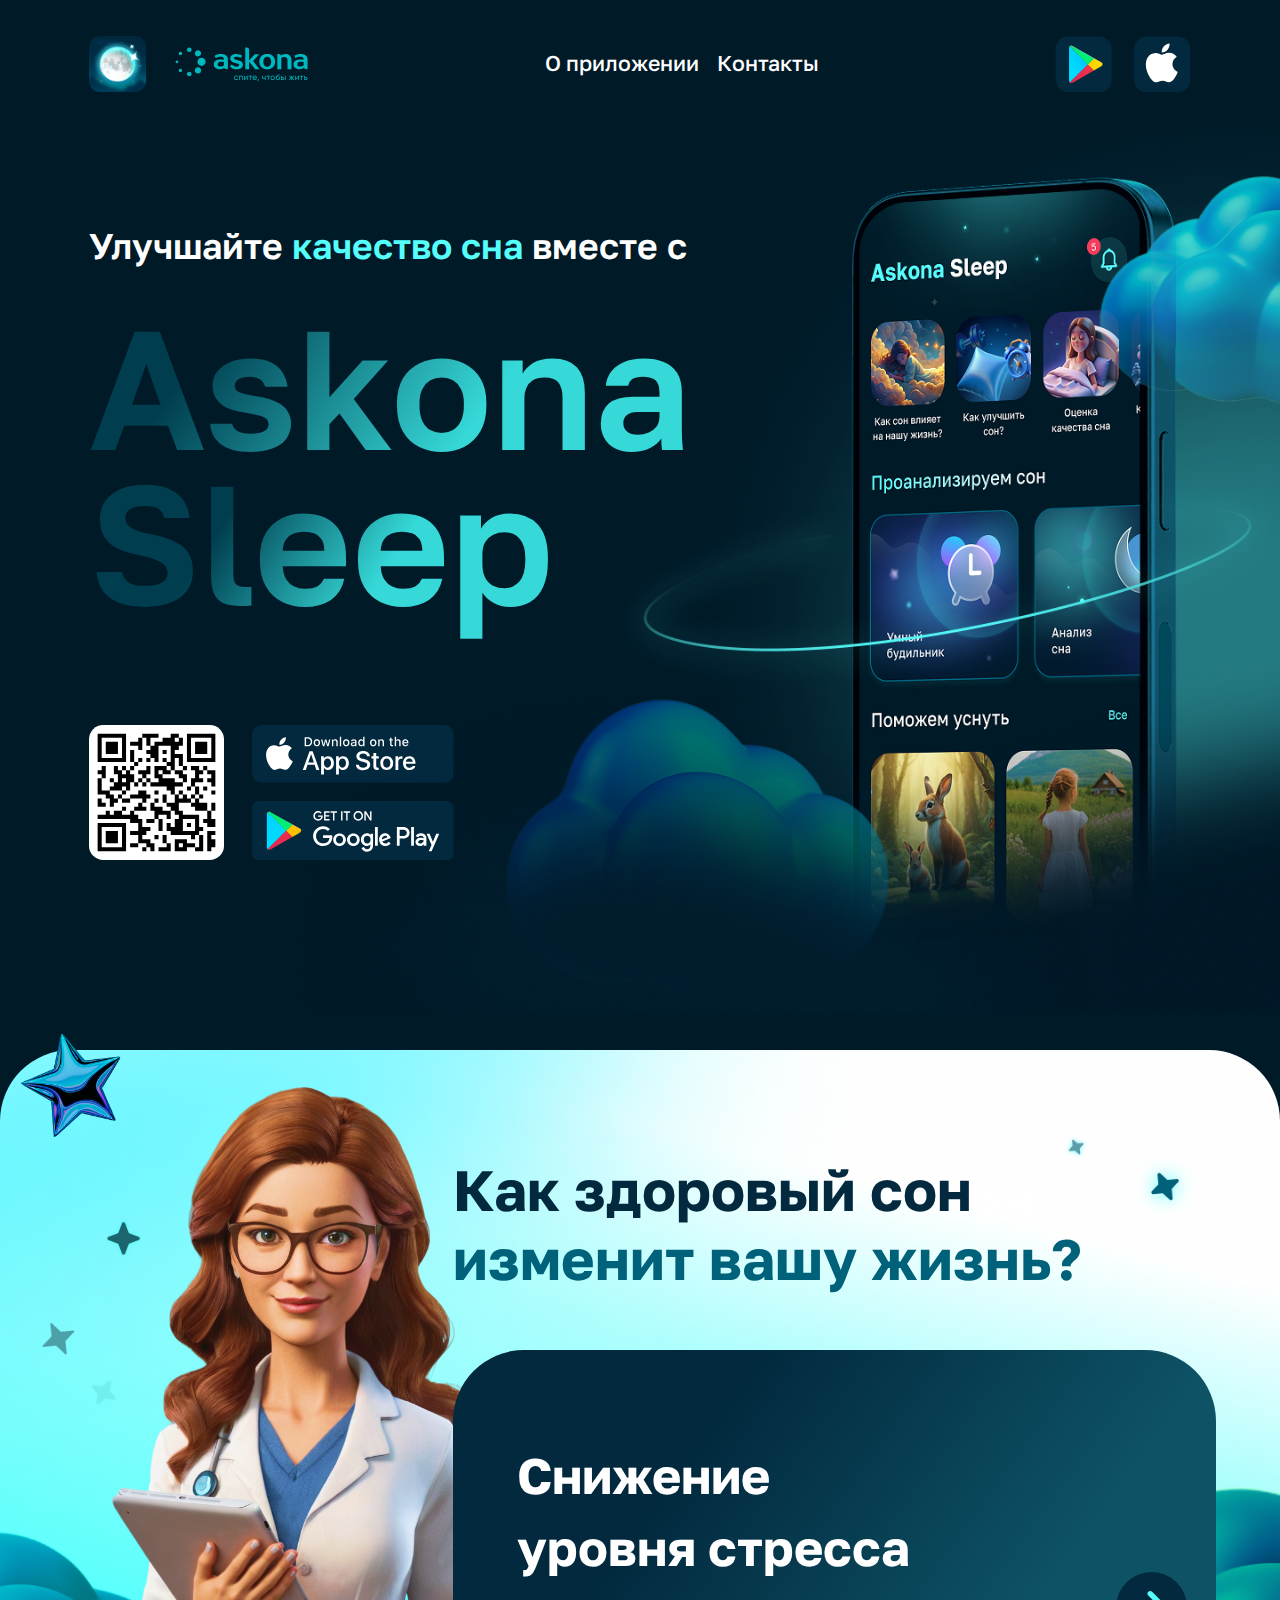
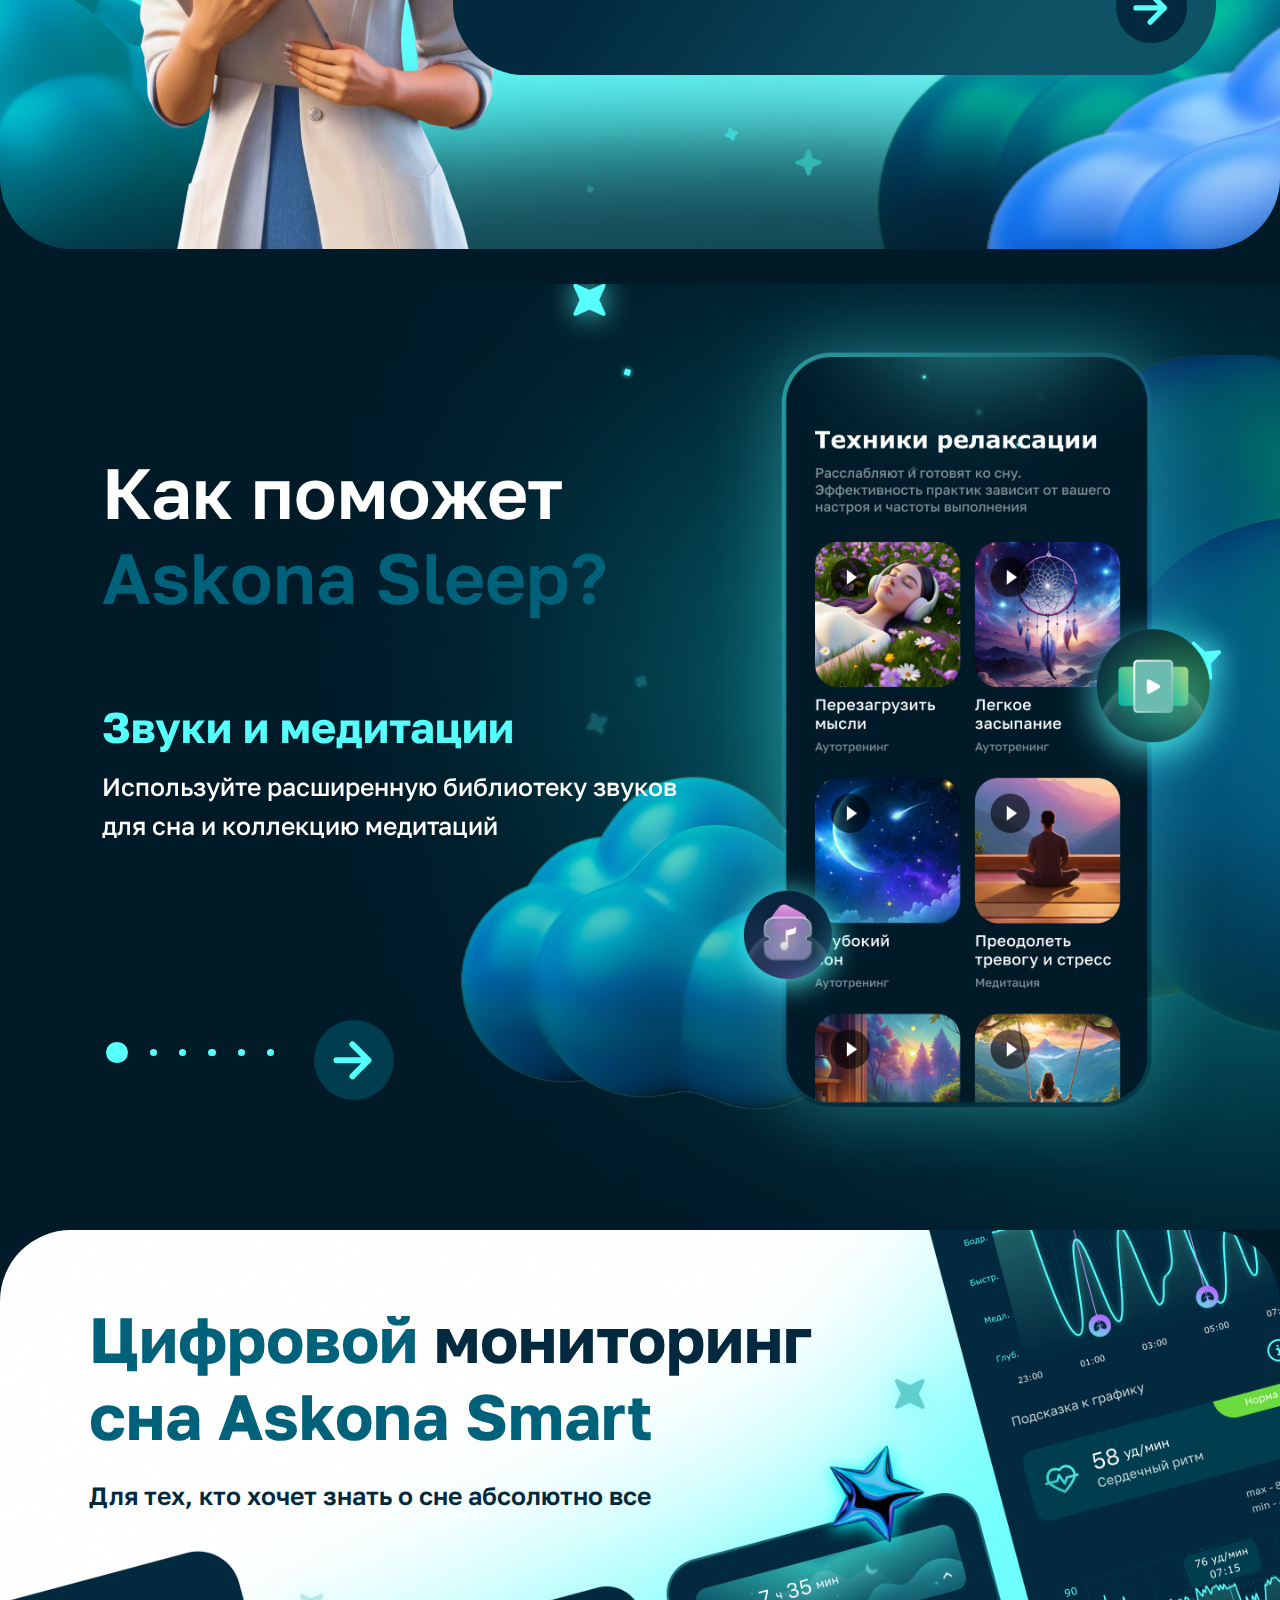
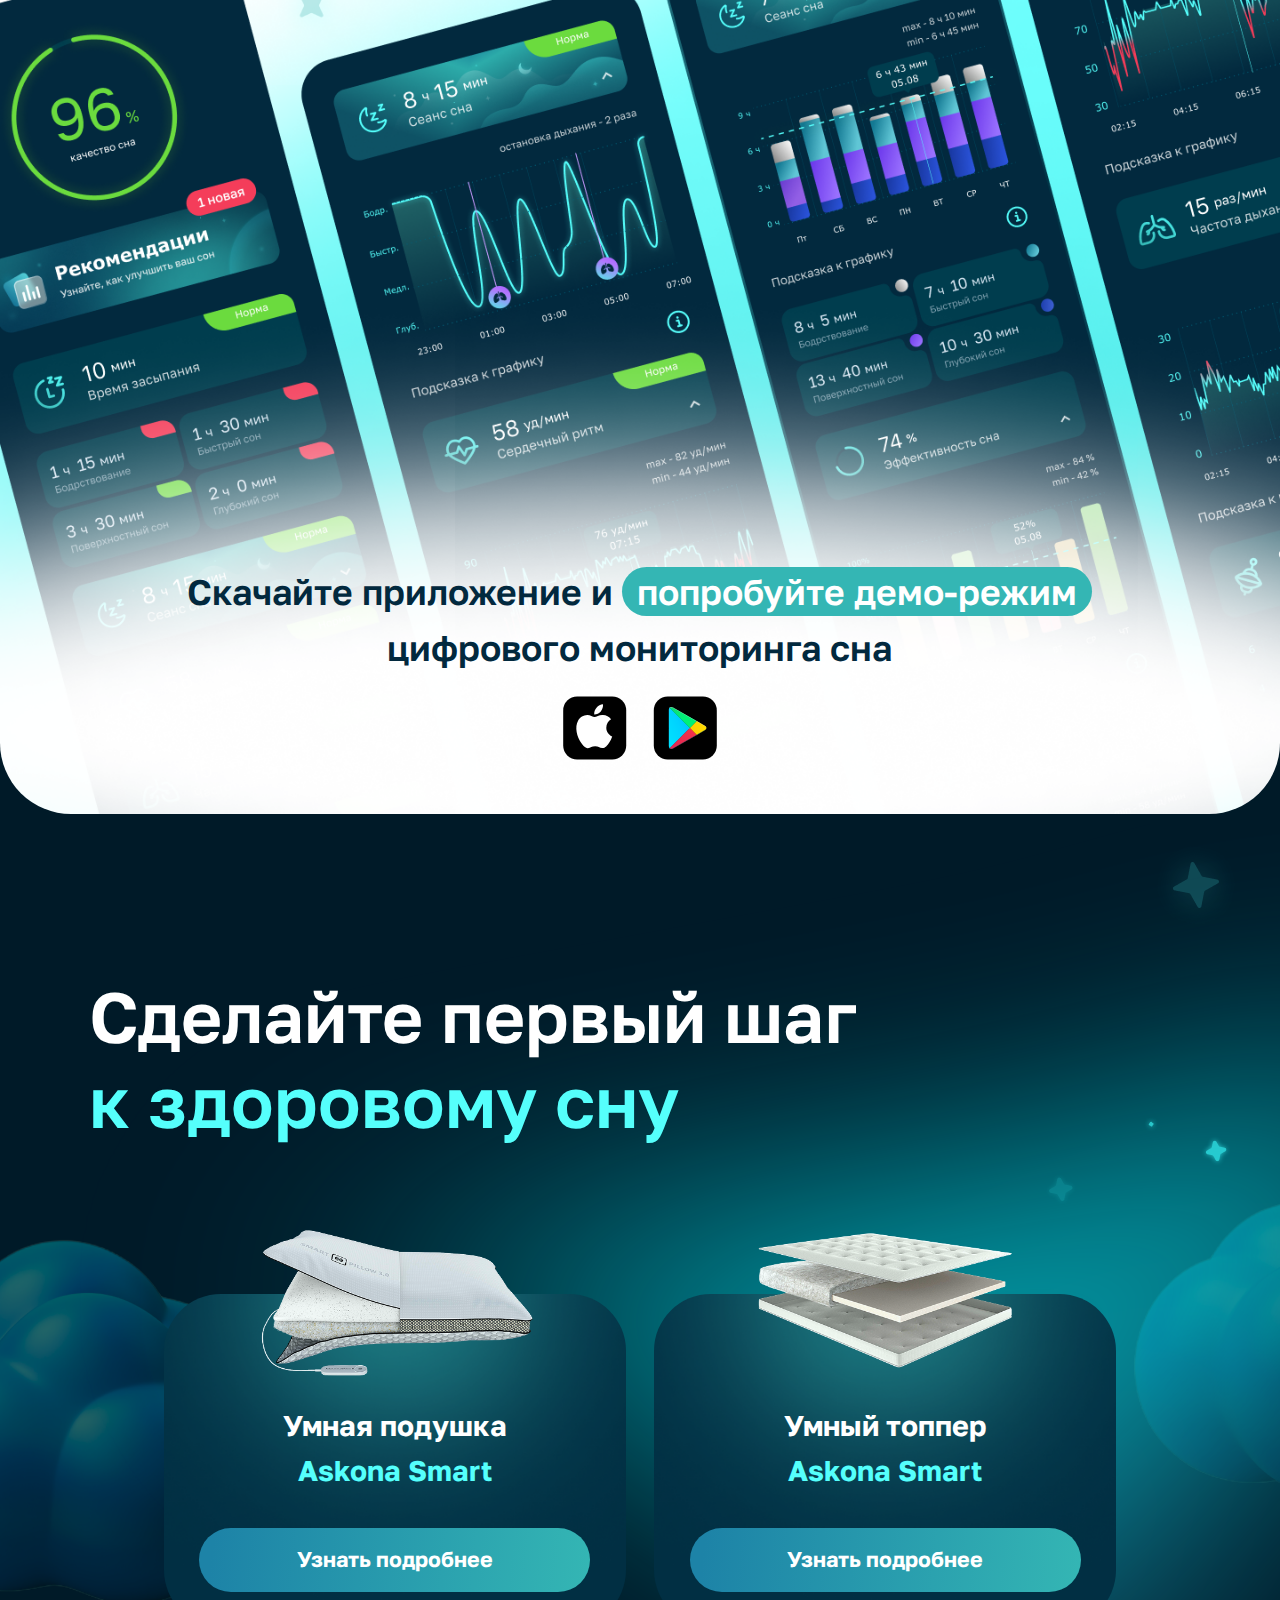
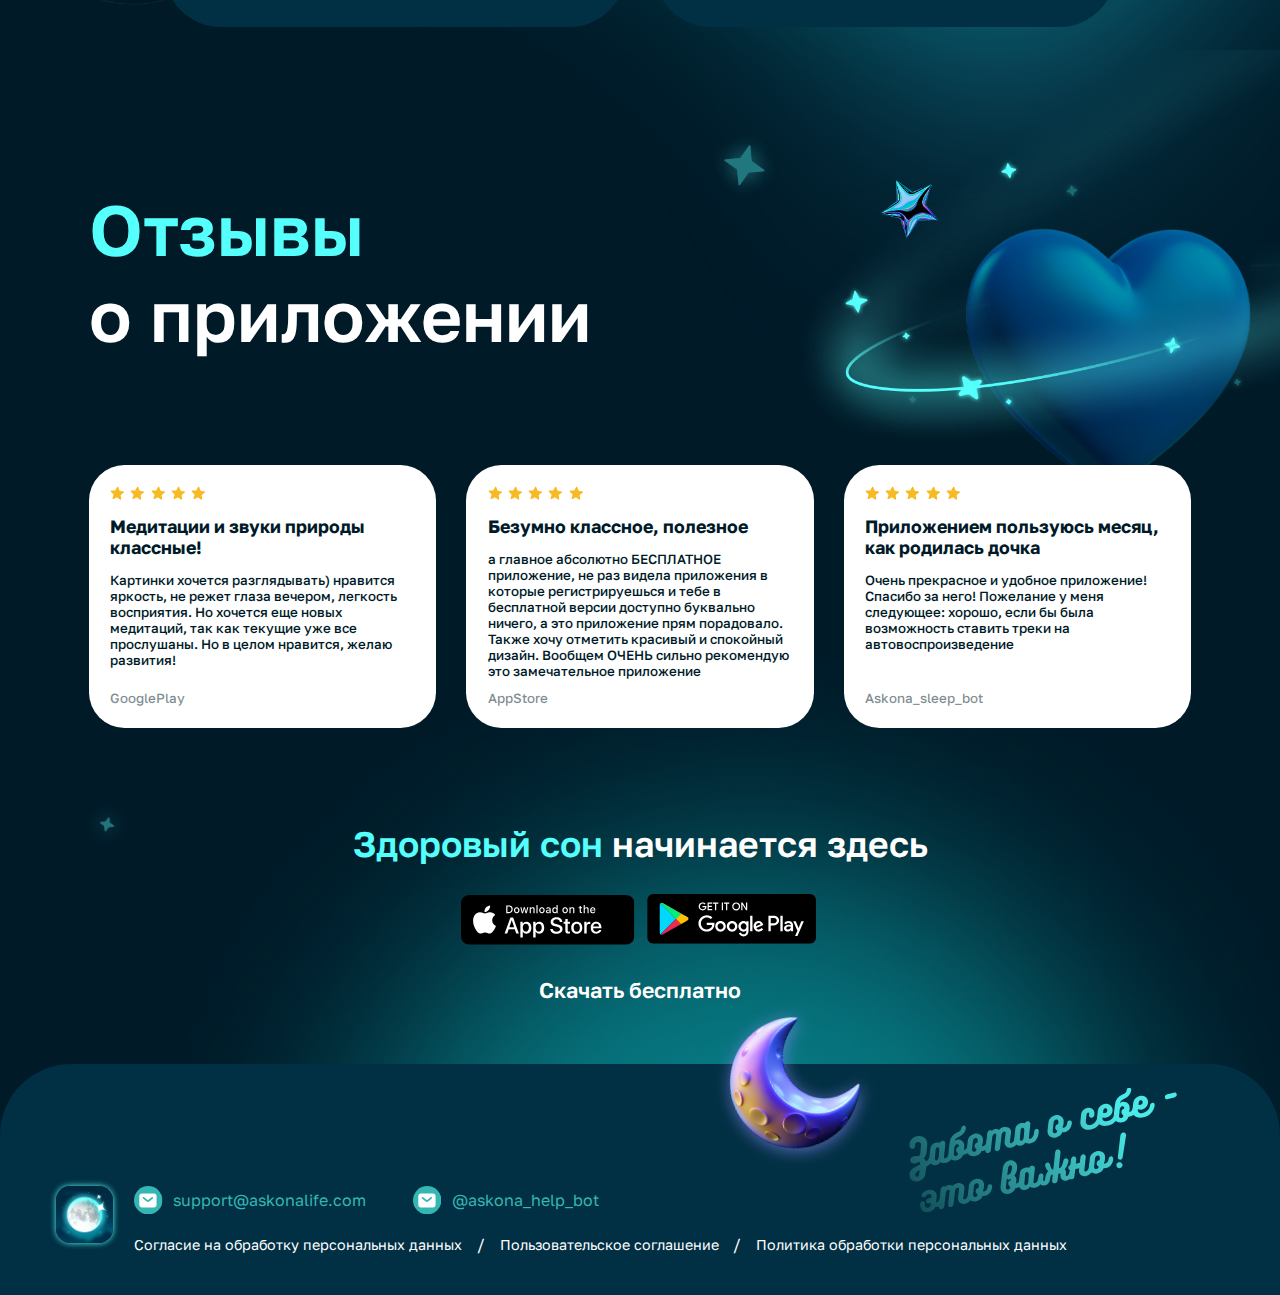
==== commit 0512b548: "init askona" ====
--- a/askonasleep/index.html
+++ b/askonasleep/index.html
@@ -246,7 +246,7 @@
                     class="highlight-dark">к здоровому сну</span></h2>
             <div class="products__list">
                 <div class="product">
-                    <div class="product__bg-oval"></div>
+
                     <img class="product__img" src="img/products/pillow.png" alt="">
                     <div class="product__title">
                         Умная подушка <br><span class="highlight-dark">Askona Smart</span></div>
--- a/askonasleep/css/styles.css
+++ b/askonasleep/css/styles.css
@@ -373,6 +373,7 @@
 .features__swiper-button-next {
   color: var(--slider-arrow);
   display: flex;
+  cursor: pointer;
 }
 .features__swiper-button-next svg {
   fill: currentColor;
@@ -586,6 +587,8 @@
 .product {
   border-radius: 4.4444444444vw;
   background: #012F43;
+  background: url("../img/products/bg.png") no-repeat;
+  background-size: cover;
   padding: 0 2.7777777778vw 2.7777777778vw;
   width: 36.1111111111vw;
   text-align: center;
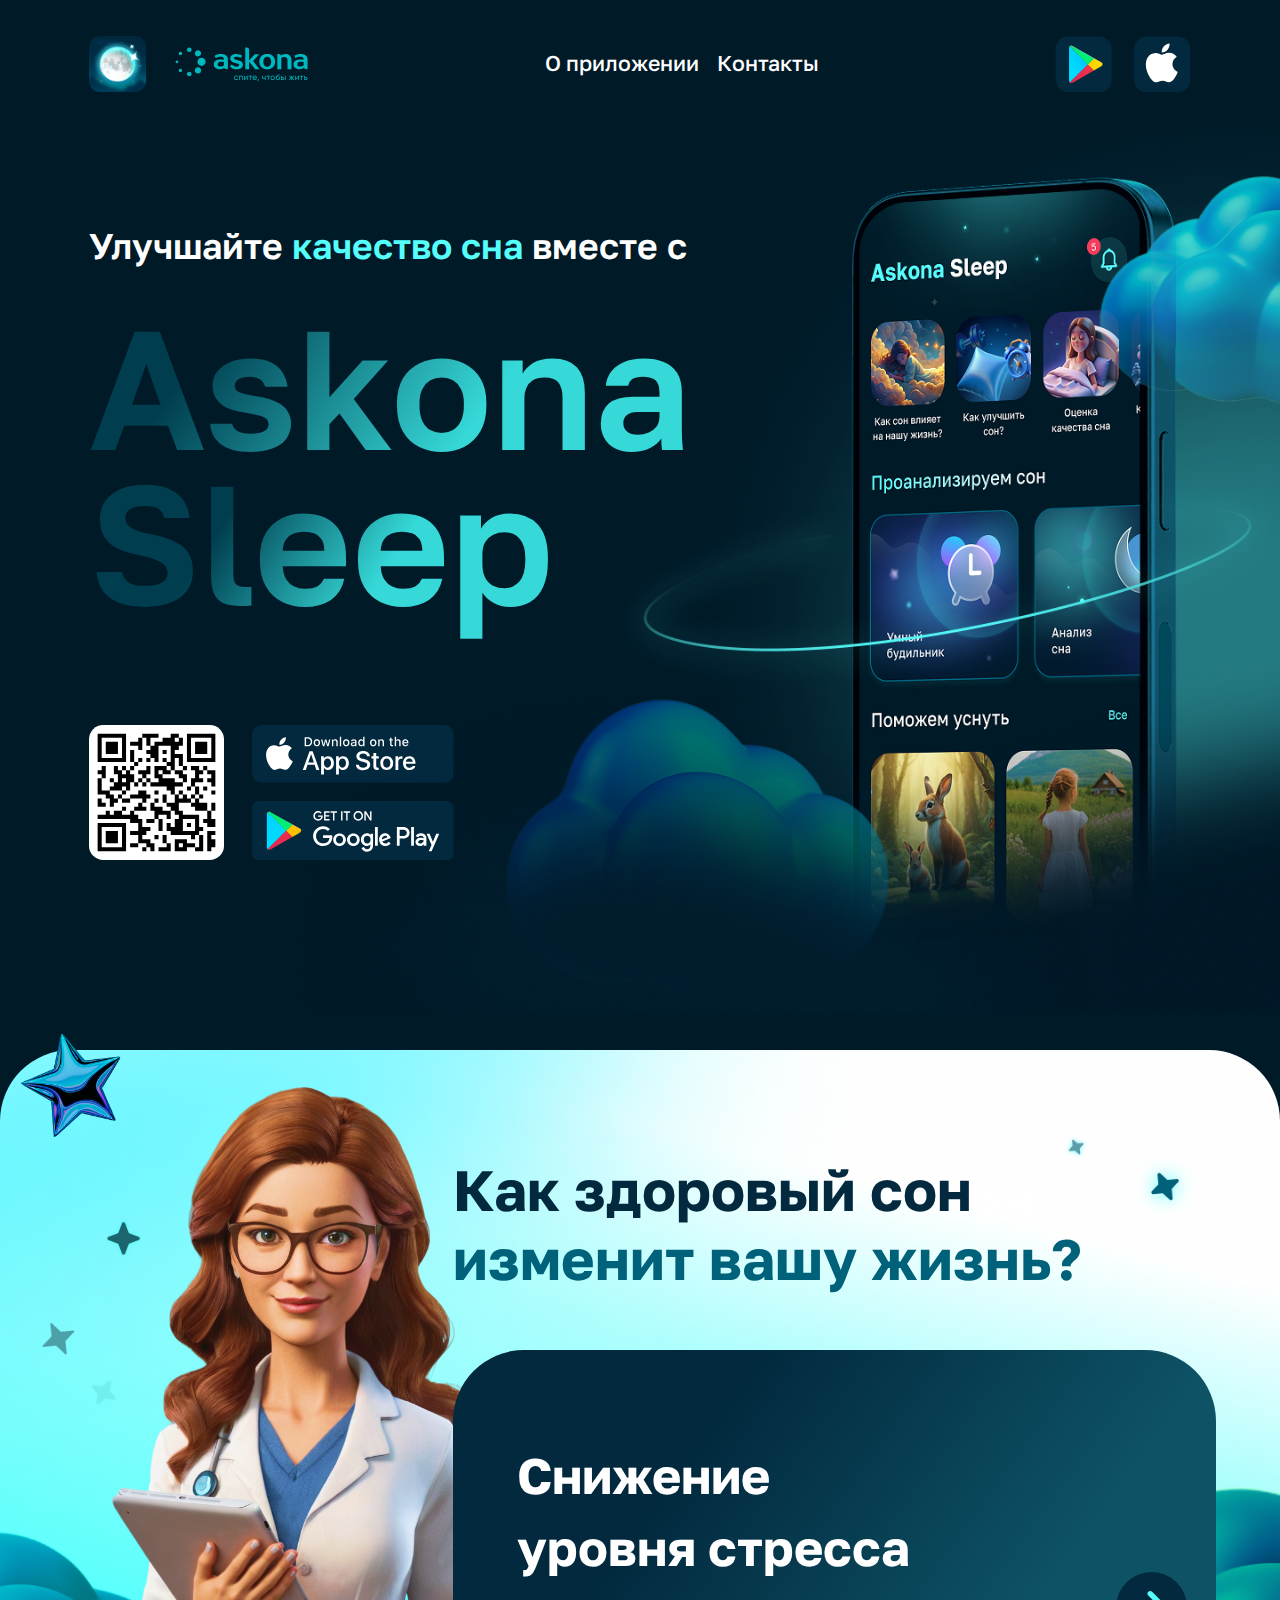
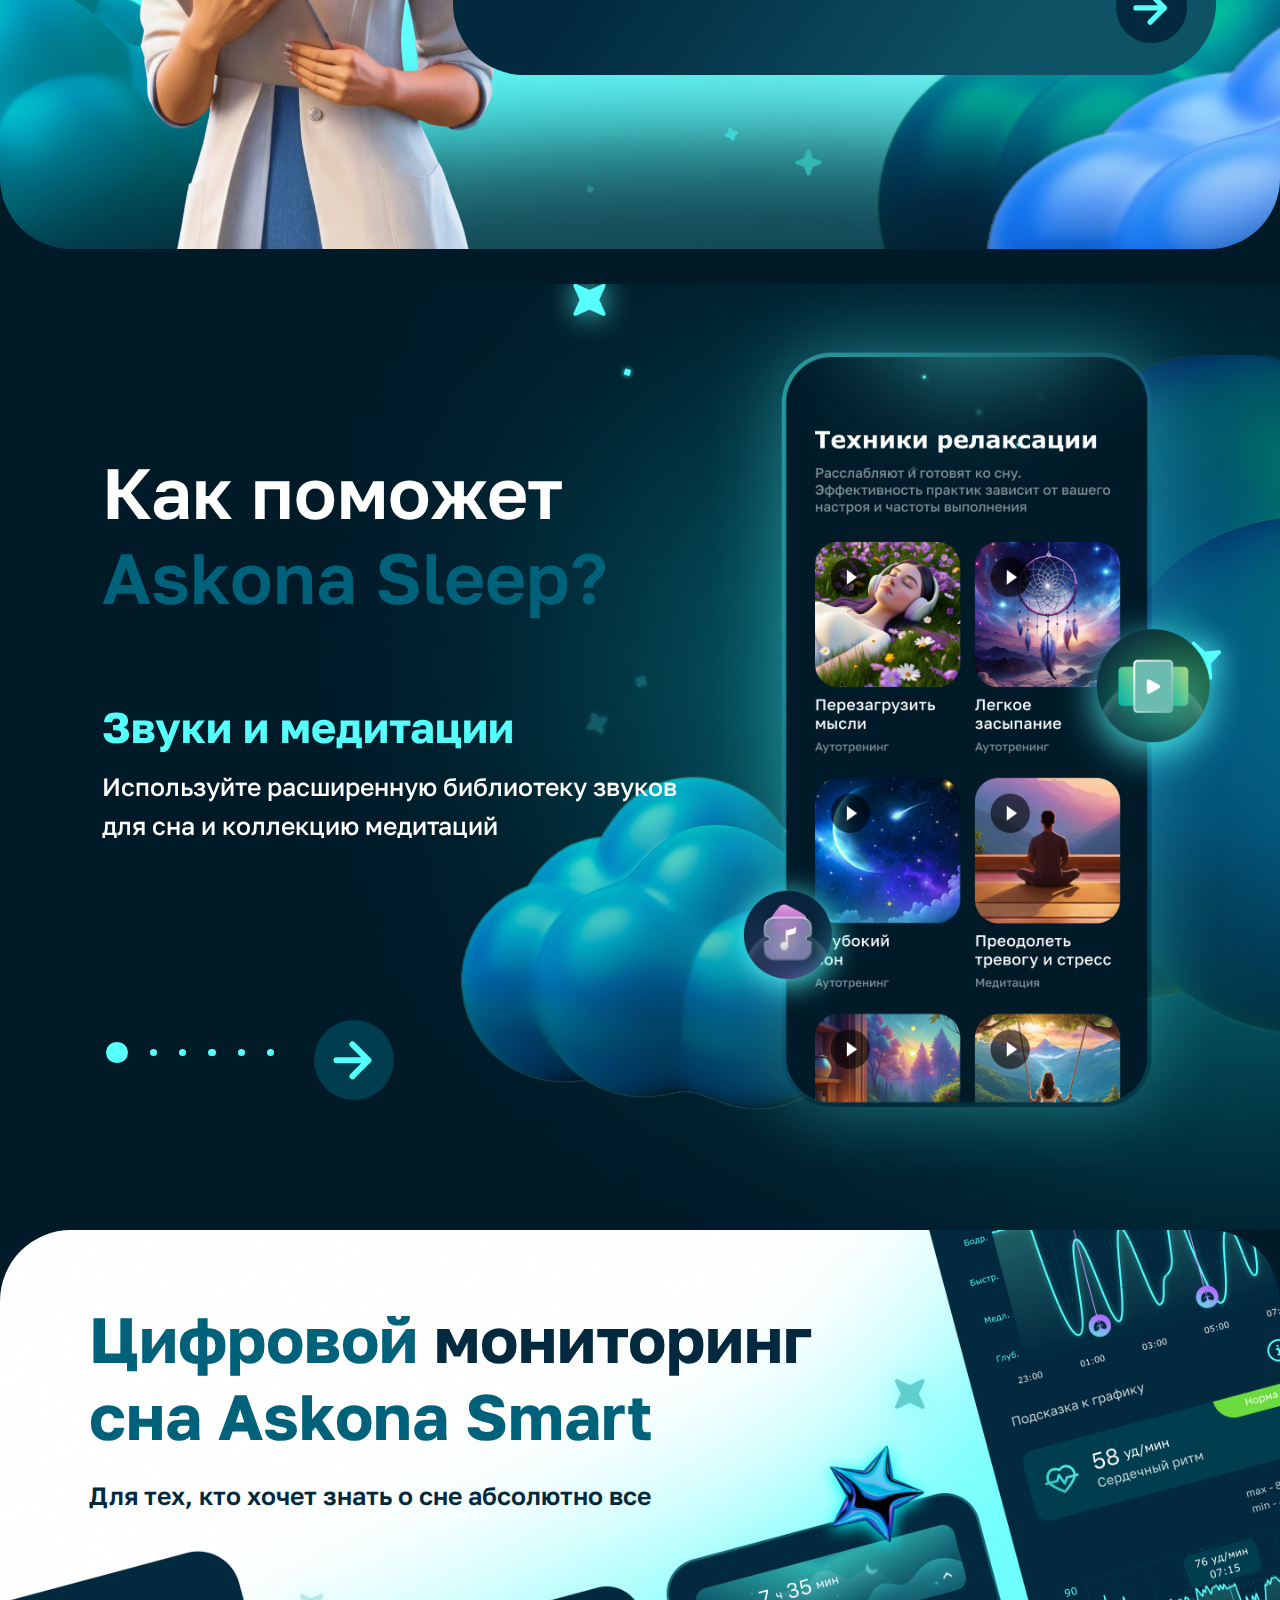
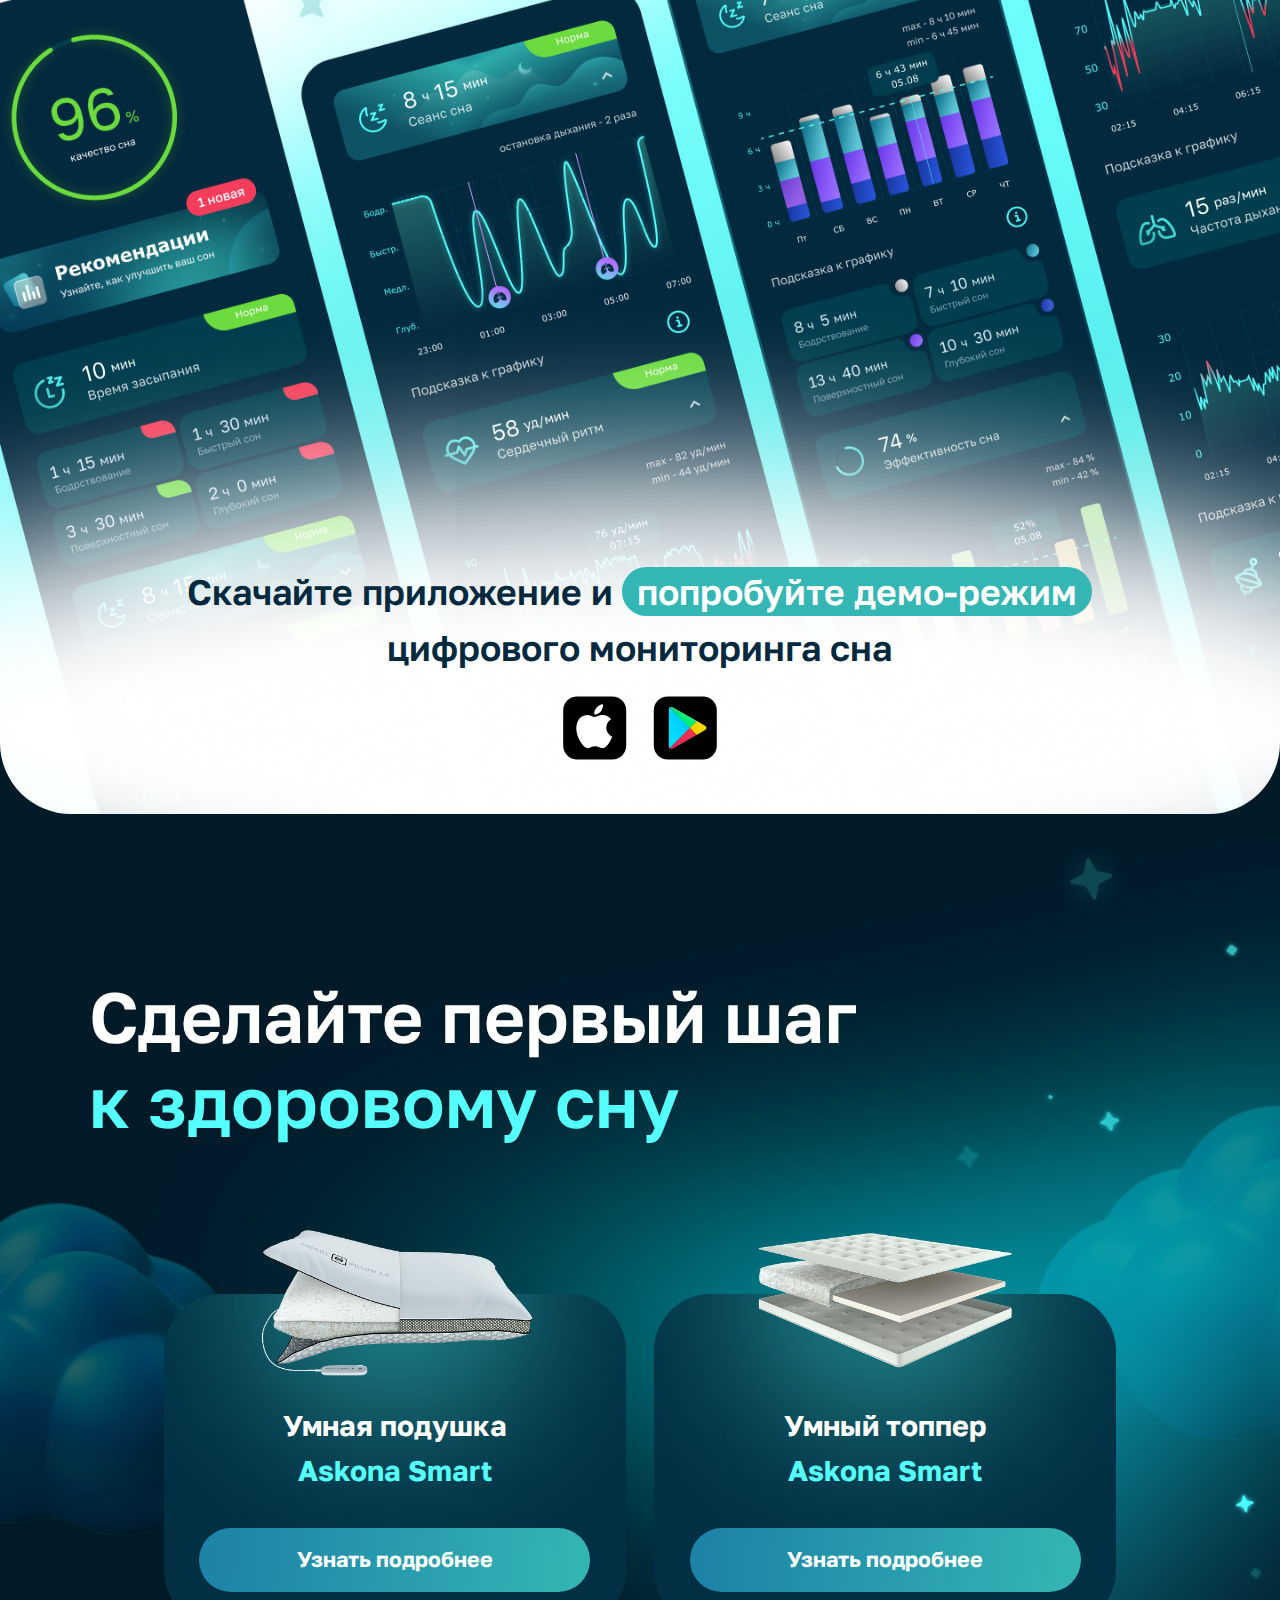
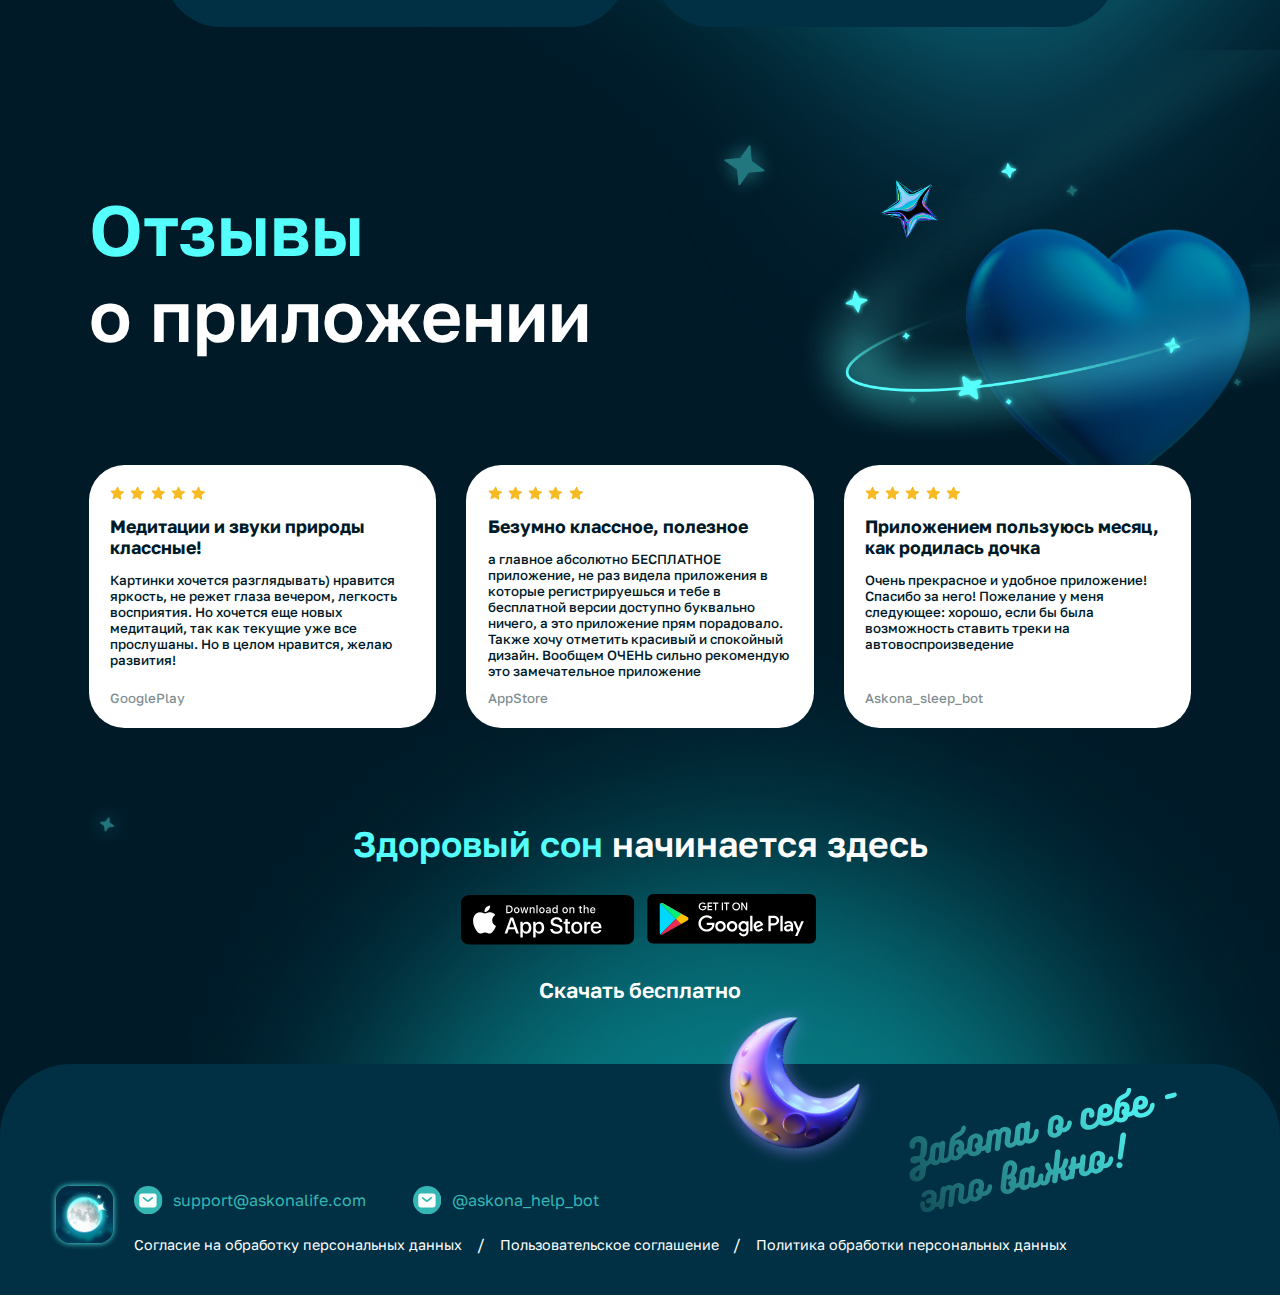
==== commit f40679c4: "init askona" ====
--- a/askonasleep/index.html
+++ b/askonasleep/index.html
@@ -106,7 +106,7 @@
         <img src="img/star.png" alt="" class="dream__star">
     </section>
 
-    <section class="features">
+    <section class="features" id="about">
         <div class="features__container container">
             <h2 class="features__title">Как поможет <br><span class="highlight-light">Askona Sleep?</span></h2>
             <div class="features__slider swiper-container js-features-slider">
@@ -567,7 +567,7 @@
 </main>
 <div class="light-bottom"></div>
 
-<footer class="footer">
+<footer class="footer" id="contacts">
     <div class="footer__container container">
         <div class="footer__left">
             <img class="footer__logo" src="img/icon_app.png" alt="">
--- a/askonasleep/css/styles.css
+++ b/askonasleep/css/styles.css
@@ -557,7 +557,8 @@
 
 .products {
   padding-top: 12.5vw;
-  background: url("../img/bg_products.png");
+  background: url("../img/bg_products.png") no-repeat;
+  background-size: cover;
   position: relative;
 }
 .products__container {
@@ -582,6 +583,7 @@
   position: absolute;
   top: 10px;
   z-index: 0;
+  right: 0;
 }
 
 .product {
